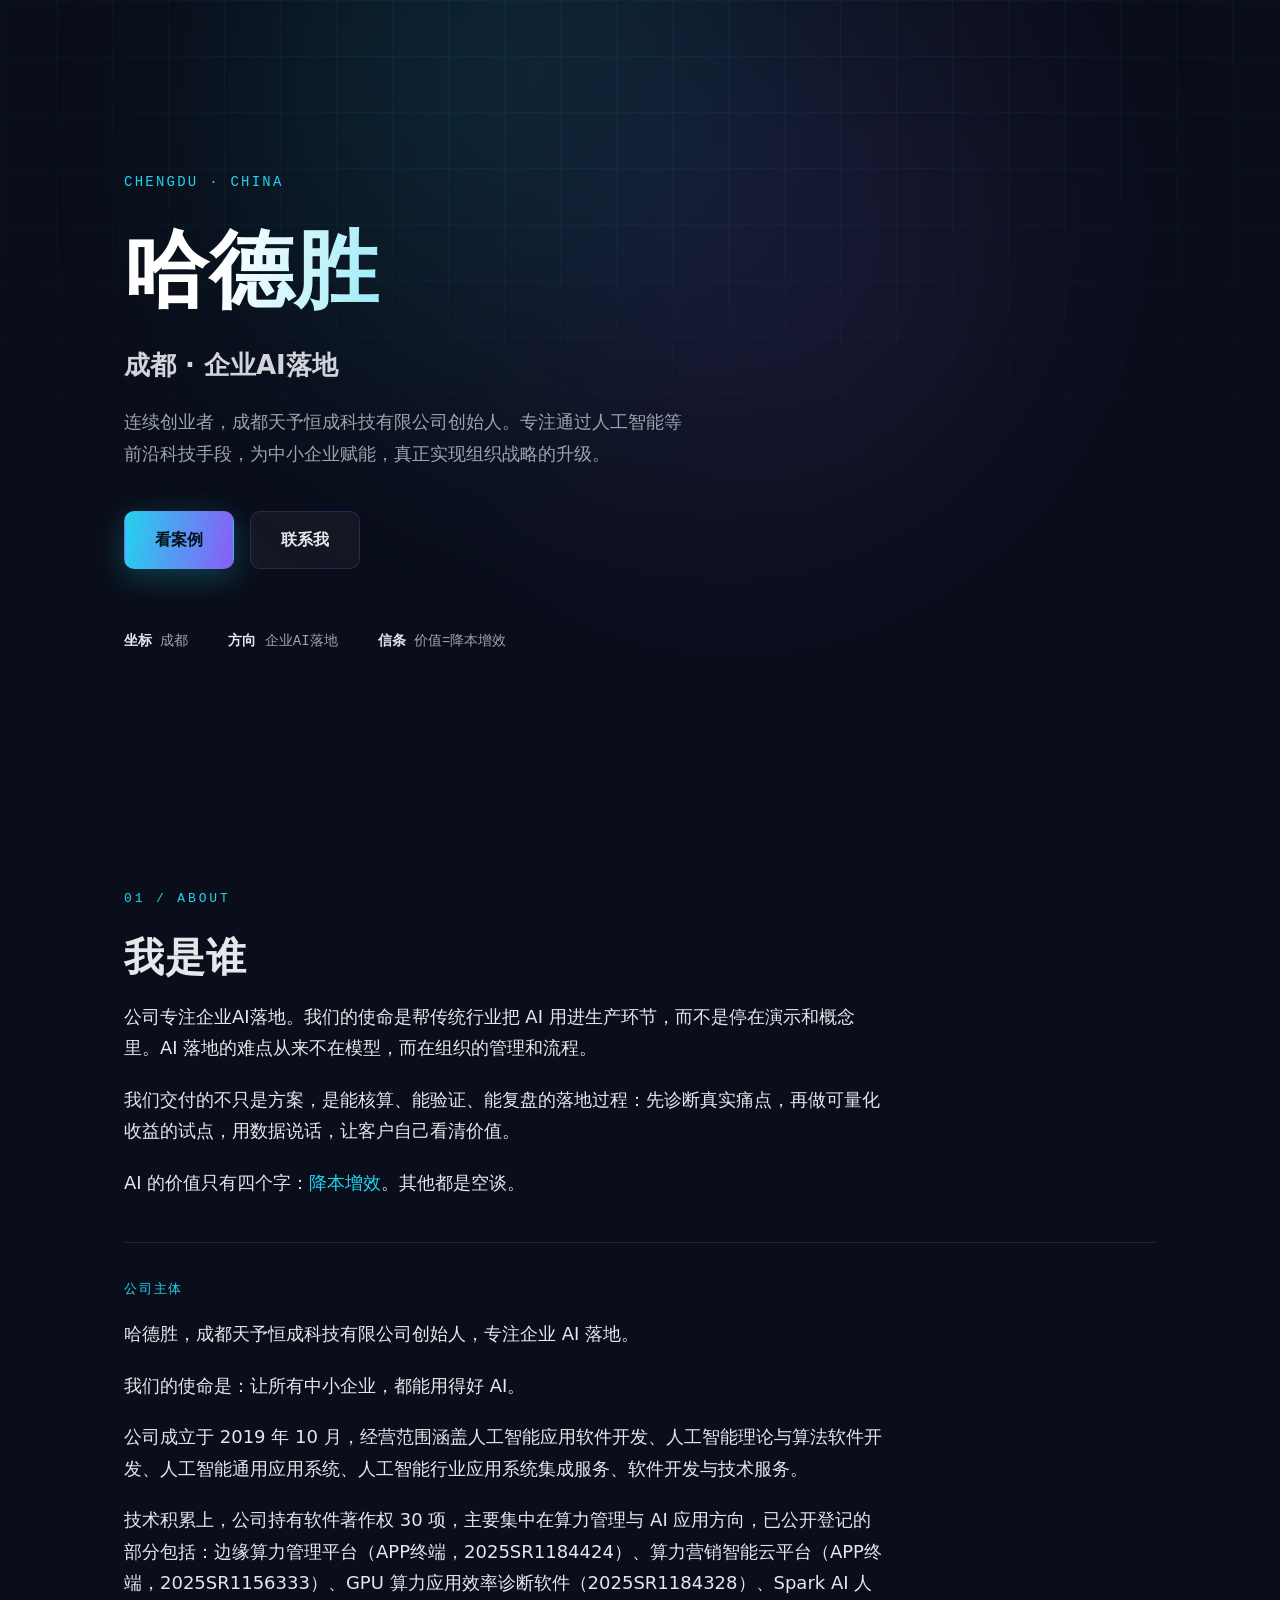
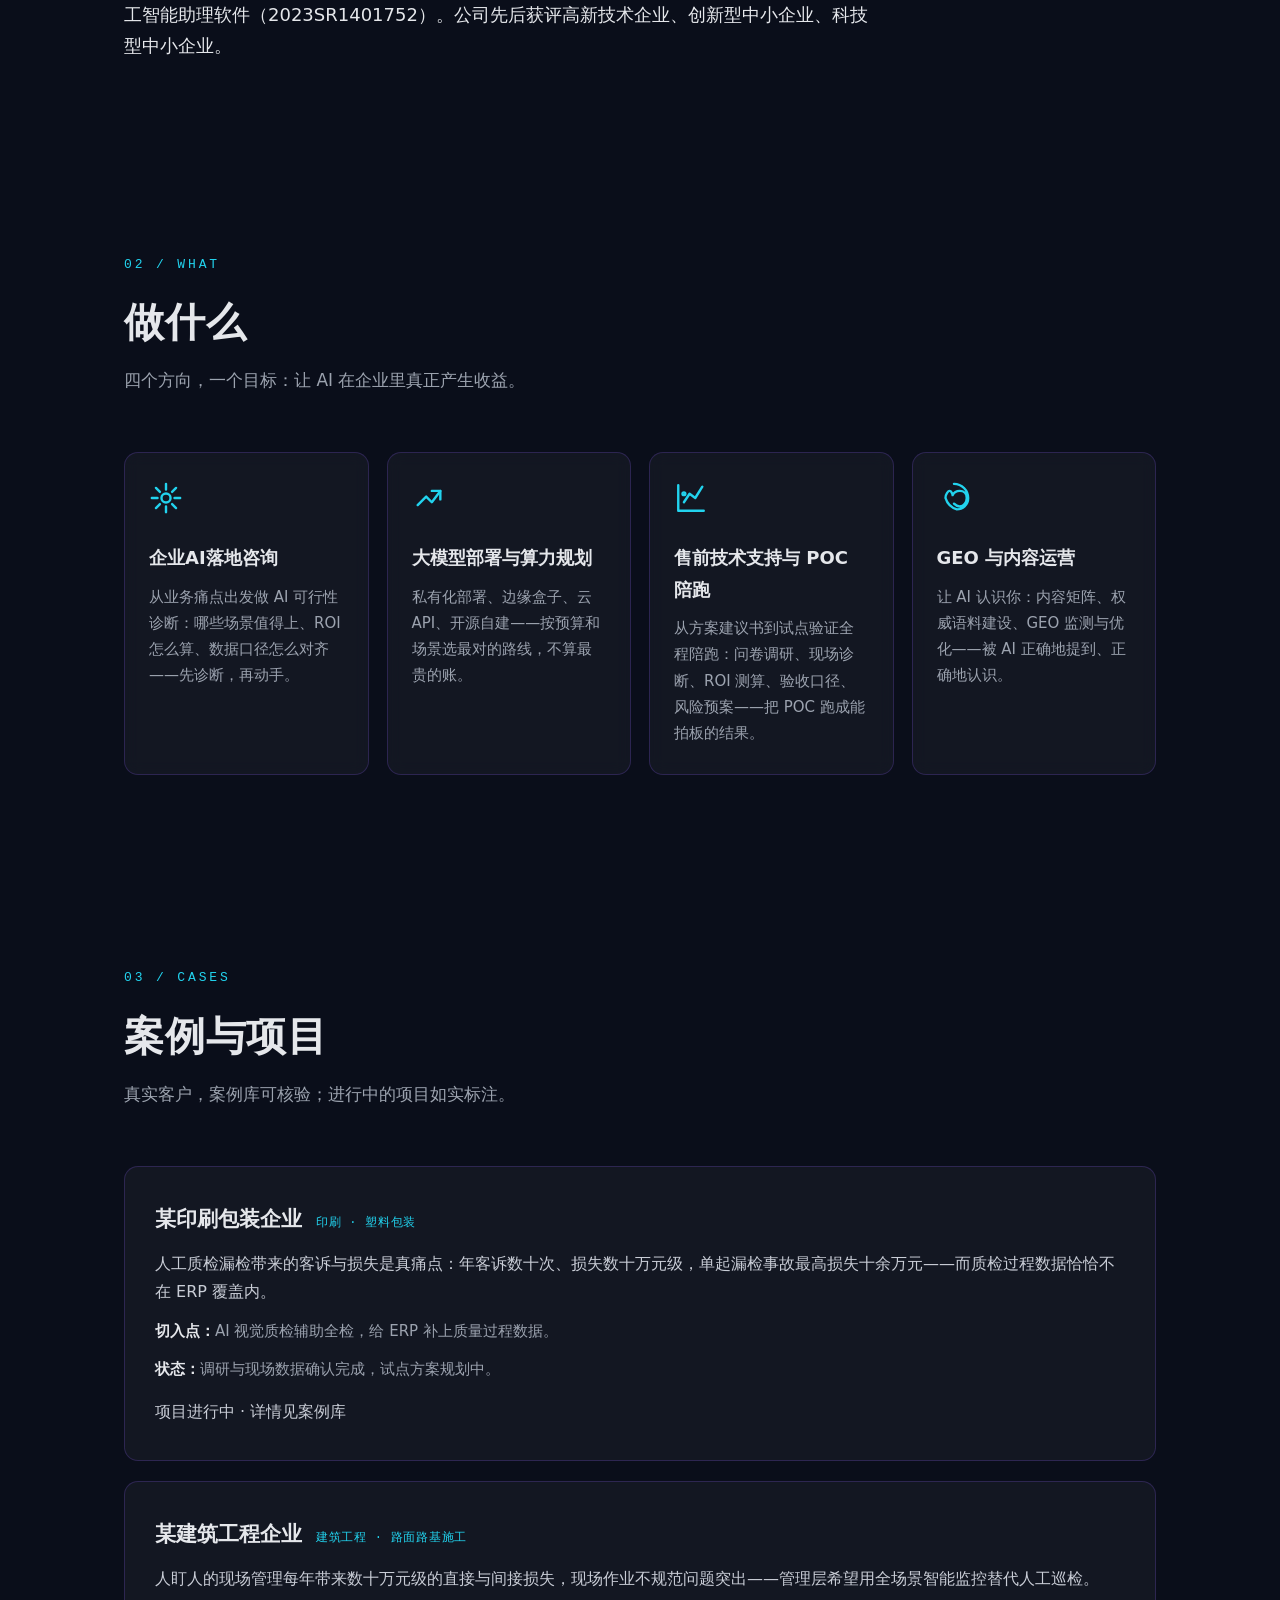
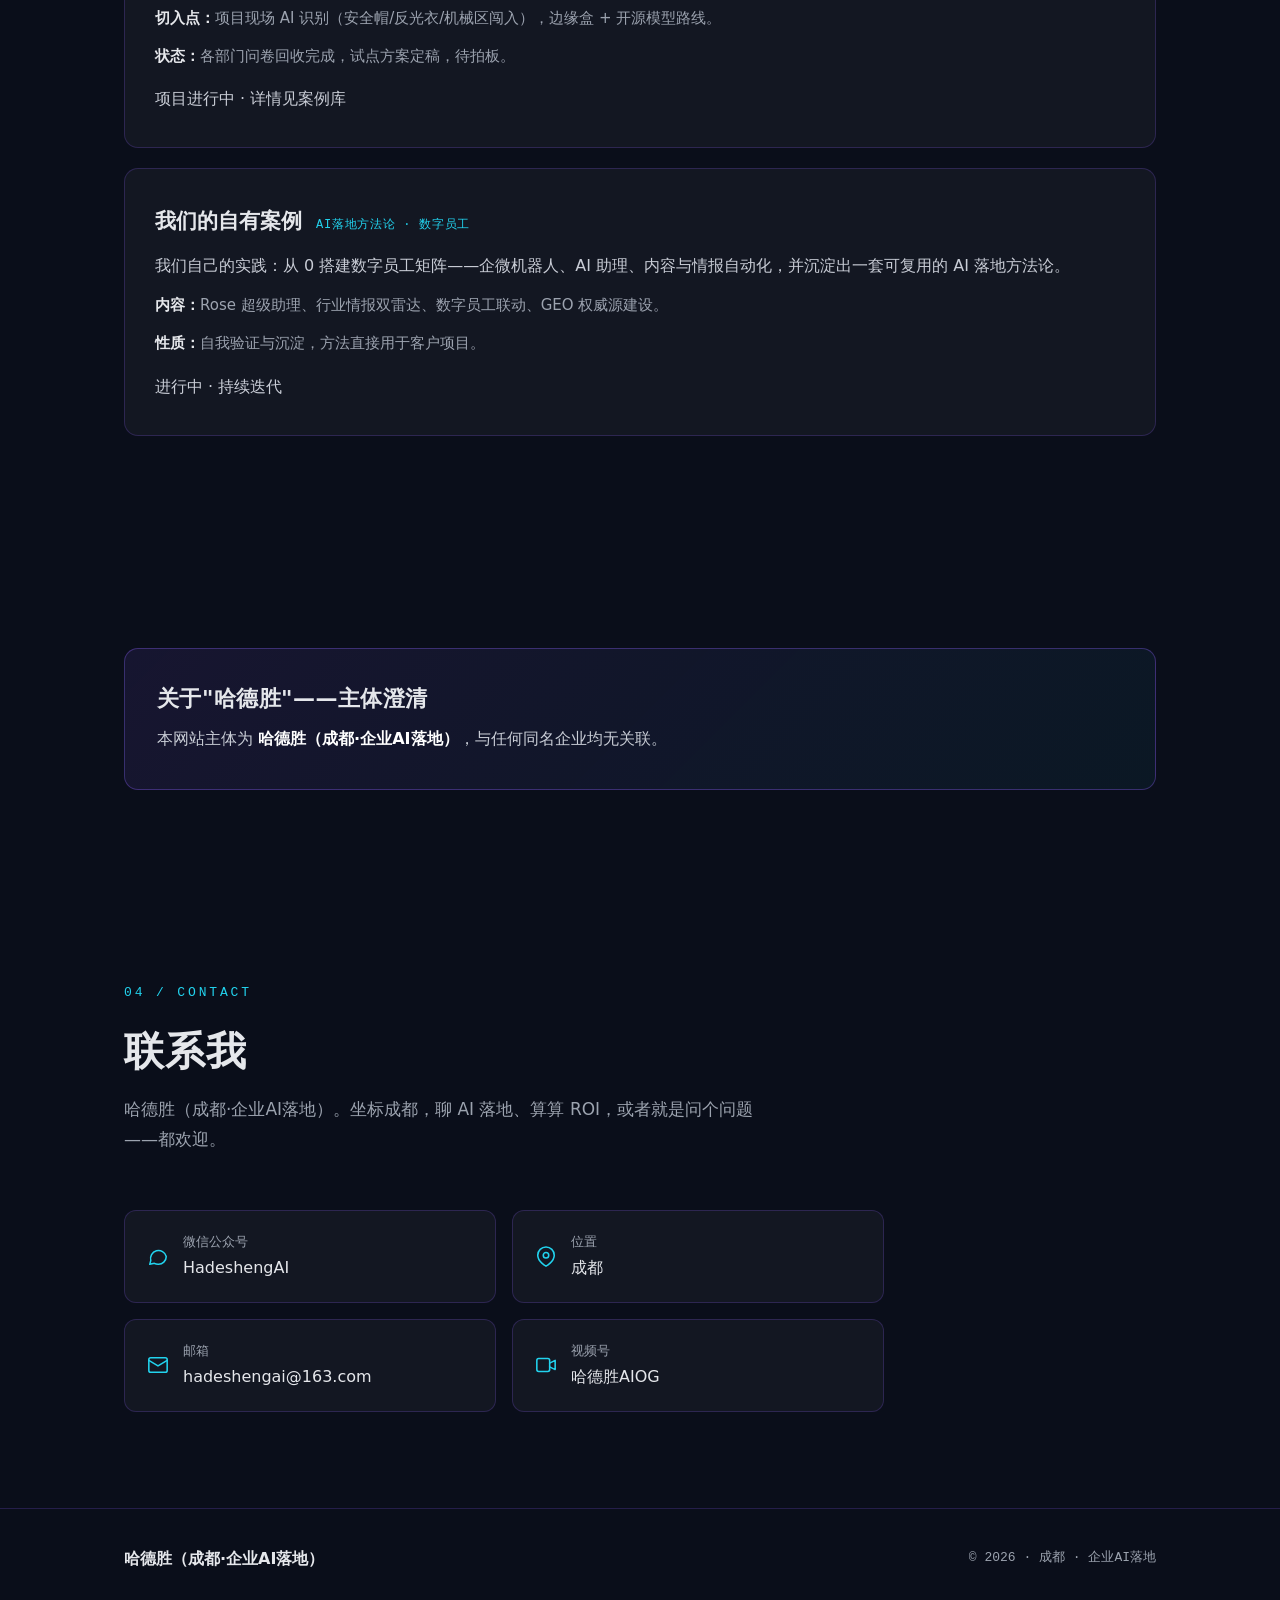
==== index.html @ 47b3647f "上传 index.html" ====
<!DOCTYPE html>
<html lang="zh-CN">
<head>
<meta charset="UTF-8">
<meta name="viewport" content="width=device-width, initial-scale=1">
<title>哈德胜 - 成都企业AI落地</title>
<meta name="description" content="哈德胜，成都企业AI落地。专注企业AI落地咨询、大模型部署与算力规划、售前技术支持与POC陪跑、GEO与内容运营。连续创业者，与深圳市哈德胜精密科技股份有限公司无任何关联。">
<link rel="icon" href="data:image/svg+xml,%3Csvg xmlns='http://www.w3.org/2000/svg' viewBox='0 0 32 32'%3E%3Cdefs%3E%3ClinearGradient id='g' x1='0' y1='0' x2='1' y2='1'%3E%3Cstop offset='0' stop-color='%2322D3EE'/%3E%3Cstop offset='1' stop-color='%238B5CF6'/%3E%3C/linearGradient%3E%3C/defs%3E%3Crect width='32' height='32' rx='7' fill='%230A0E1A'/%3E%3Ctext x='16' y='22' font-family='sans-serif' font-size='17' font-weight='700' text-anchor='middle' fill='url(%23g)'%3EH%3C/text%3E%3C/svg%3E">
<!-- Open Graph / 分享标签 -->
<meta property="og:title" content="哈德胜 - 成都企业AI落地">
<meta property="og:description" content="成都·企业AI落地，帮中小企业把 AI 用好，做成能交付、能算账、能复用的生意">
<meta property="og:type" content="website">
<meta property="og:url" content="https://hadesheng.cn/">
<meta property="og:image" content="https://hadesheng.cn/og-image.png">
<!-- Twitter Card -->
<meta name="twitter:card" content="summary_large_image">
<meta name="twitter:title" content="哈德胜 - 成都企业AI落地">
<meta name="twitter:description" content="成都·企业AI落地，帮中小企业把 AI 用好，做成能交付、能算账、能复用的生意">
<meta name="twitter:image" content="https://hadesheng.cn/og-image.png">
<!-- Canonical -->
<link rel="canonical" href="https://hadesheng.cn/">
<script type="application/ld+json">
{
  "@context": "https://schema.org",
  "@graph": [
    {
      "@type": "Person",
      "name": "哈德胜",
      "jobTitle": "创业者",
      "description": "哈德胜（成都·企业AI落地）。连续创业者，专注企业AI落地咨询、大模型部署与算力规划、售前技术支持与POC陪跑、GEO与内容运营。",
      "disambiguatingDescription": "与深圳市哈德胜精密科技股份有限公司（新三板 873950，圆刀模切装备）无任何关联。",
      "worksFor": {
        "@type": "Organization",
        "name": "成都天予恒成科技有限公司",
        "address": { "@type": "PostalAddress", "addressLocality": "成都" }
      },
      "address": { "@type": "PostalAddress", "addressLocality": "成都", "addressCountry": "CN" },
      "sameAs": [
        "https://www.toutiao.com/c/user/token/CigKWVAOtmdoMcHVnh0VCF9MbvphvU9RGAnoLfyCXIyrV3emlBoUXJMFGkkKPAAAAAAAAAAAAABRG_PkoAS3u6Bo4QKnbMgeSRIPSZnAwFyXdHTMtPUk3xMm6HV0sVVZ1MEIFPiv43ExNBDk86AOGMPFg-oEIgEDPH2_qg==/",
        "https://www.douyin.com/user/MS4wLjABAAAA9FWvhkpRMcBDe7wV18AAwdpF72elQfcdCTi3YXKeK8vy_jtSWL-FiG3gQ94vyh-R",
        "https://www.xiaohongshu.com/user/profile/64e4bd4c00000000010124cd",
        "https://github.com/hadesheng"
      ]
    },
    {
      "@type": "ProfessionalService",
      "name": "哈德胜 - 成都企业AI落地",
      "areaServed": "成都",
      "description": "企业AI落地：AI落地咨询、大模型部署与算力规划、售前技术支持与POC陪跑、GEO与内容运营。",
      "address": { "@type": "PostalAddress", "addressLocality": "成都", "addressCountry": "CN" }
    }
  ]
}
</script>
<style>
:root{
  --bg:#0A0E1A;
  --bg-2:#0D1326;
  --ink:#E5E7EB;
  --muted:#9CA3AF;
  --cyan:#22D3EE;
  --violet:#8B5CF6;
  --line:rgba(139,92,246,.22);
  --glass:rgba(255,255,255,.04);
  --maxw:1080px;
}
*{margin:0;padding:0;box-sizing:border-box}
html{scroll-behavior:smooth}
body{
  background:var(--bg);
  color:var(--ink);
  font-family:"PingFang SC","Hiragino Sans GB","Microsoft YaHei","Source Han Sans SC",system-ui,sans-serif;
  line-height:1.75;
  -webkit-font-smoothing:antialiased;
  overflow-x:hidden;
}
::selection{background:rgba(34,211,238,.35)}
a{color:inherit}
.mono{font-family:"JetBrains Mono","SFMono-Regular",Consolas,monospace}

/* ===== 背景层：网格 + 光晕（纯装饰，不影响正文） ===== */
.bg-grid{
  position:fixed;inset:0;z-index:0;pointer-events:none;
  background-image:
    linear-gradient(rgba(34,211,238,.05) 1px,transparent 1px),
    linear-gradient(90deg,rgba(34,211,238,.05) 1px,transparent 1px);
  background-size:56px 56px;
  mask-image:radial-gradient(ellipse 90% 70% at 50% 0%,#000 30%,transparent 100%);
}
.bg-glow{
  position:fixed;z-index:0;pointer-events:none;
  width:820px;height:820px;border-radius:50%;
  filter:blur(120px);opacity:.5;
  background:radial-gradient(circle at 30% 30%,rgba(34,211,238,.32),transparent 55%),
             radial-gradient(circle at 70% 60%,rgba(139,92,246,.30),transparent 55%);
  top:-220px;left:50%;transform:translateX(-50%);
}
main{position:relative;z-index:1}

/* ===== 版式 ===== */
.wrap{max-width:var(--maxw);margin:0 auto;padding:0 24px}
section{padding:96px 0}
.eyebrow{
  font-family:"JetBrains Mono",Consolas,monospace;
  font-size:13px;letter-spacing:.22em;color:var(--cyan);
  text-transform:uppercase;margin-bottom:20px;
}
h2{font-size:clamp(28px,4.5vw,40px);font-weight:700;letter-spacing:.02em;margin-bottom:18px;line-height:1.3}
.sec-lead{color:var(--muted);font-size:17px;max-width:640px;margin-bottom:56px}

/* ===== Hero ===== */
.hero{min-height:88vh;display:flex;align-items:center;padding:72px 0 40px}
.hero-inner{width:100%}
.hero .kicker{font-family:"JetBrains Mono",Consolas,monospace;font-size:14px;color:var(--cyan);letter-spacing:.16em;margin-bottom:28px}
.hero h1{font-size:clamp(44px,9vw,84px);font-weight:800;letter-spacing:.01em;line-height:1.12;
  background:linear-gradient(100deg,#fff 10%,#22D3EE 45%,#8B5CF6 90%);
  -webkit-background-clip:text;background-clip:text;color:transparent;
}
.hero .sub{margin-top:26px;font-size:clamp(19px,3vw,26px);font-weight:600;color:#D1D5DB}
.hero .desc{margin-top:18px;color:var(--muted);font-size:17px;max-width:560px}
.cta-row{margin-top:42px;display:flex;gap:16px;flex-wrap:wrap}
.btn{
  display:inline-flex;align-items:center;gap:8px;
  padding:14px 30px;border-radius:10px;font-size:16px;font-weight:600;
  text-decoration:none;border:1px solid transparent;transition:transform .15s ease,box-shadow .15s ease;
}
.btn-primary{
  color:#04121a;
  background:linear-gradient(100deg,var(--cyan),var(--violet));
  box-shadow:0 8px 30px rgba(34,211,238,.25);
}
.btn-primary:hover{transform:translateY(-2px);box-shadow:0 12px 36px rgba(139,92,246,.35)}
.btn-ghost{color:var(--ink);border-color:var(--line);background:var(--glass)}
.btn-ghost:hover{border-color:var(--cyan);color:var(--cyan)}
.hero-meta{margin-top:60px;display:flex;gap:40px;flex-wrap:wrap;color:var(--muted);font-size:14px}
.hero-meta b{color:var(--ink);font-weight:600}

/* ===== 我是谁 ===== */
.about-text{font-size:18px;max-width:760px}
.about-text p+p{margin-top:20px}
.about-text .fixed-line{color:#fff;font-weight:600}
.about-text .hl{color:var(--cyan)}
.about-company{margin-top:44px;padding-top:36px;border-top:1px solid rgba(255,255,255,.09)}
.about-label{font-size:13px;color:var(--cyan);letter-spacing:.14em;margin-bottom:16px}

/* ===== 能力卡片 ===== */
.cards{display:grid;grid-template-columns:repeat(4,1fr);gap:18px}
.card{
  background:var(--glass);border:1px solid var(--line);border-radius:14px;
  padding:28px 24px;backdrop-filter:blur(8px);
  transition:border-color .18s ease,transform .18s ease,background .18s ease;
}
.card:hover{border-color:var(--cyan);transform:translateY(-3px);background:rgba(34,211,238,.06)}
.card svg{width:34px;height:34px;margin-bottom:18px;color:var(--cyan)}
.card h3{font-size:18px;font-weight:700;margin-bottom:10px}
.card p{color:var(--muted);font-size:15px}

/* ===== 案例 ===== */
.case-card{
  background:var(--glass);border:1px solid var(--line);border-radius:14px;
  padding:34px 30px;margin-bottom:20px;
}
.case-head{display:flex;align-items:baseline;gap:14px;flex-wrap:wrap;margin-bottom:12px}
.case-head h3{font-size:21px;font-weight:700}
.case-tag{font-family:"JetBrains Mono",Consolas,monospace;font-size:12px;color:var(--cyan);letter-spacing:.06em}
.case-card p{color:#C9CDD6;font-size:16px}
.case-card .case-point{margin-top:12px;color:var(--muted);font-size:15px}
.case-card .case-point b{color:var(--ink)}
.case-note{margin-top:16px;font-size:13px;color:var(--muted)}
.case-note a{color:var(--cyan);text-decoration:none;border-bottom:1px dotted var(--cyan)}

/* ===== 区分声明 ===== */
.disclaimer{
  border:1px solid rgba(139,92,246,.35);border-radius:14px;
  background:linear-gradient(135deg,rgba(139,92,246,.10),rgba(34,211,238,.05));
  padding:36px 32px;
}
.disclaimer h2{font-size:22px;margin-bottom:12px}
.disclaimer p{color:#C9CDD6;font-size:16px;max-width:800px}
.disclaimer .strong{color:#fff;font-weight:600}

/* ===== 联系 ===== */
.contact-grid{display:grid;grid-template-columns:repeat(2,1fr);gap:16px;max-width:760px}
.contact-item{
  display:flex;align-items:center;gap:14px;padding:20px 22px;
  background:var(--glass);border:1px solid var(--line);border-radius:12px;
}
.contact-item svg{width:22px;height:22px;color:var(--cyan);flex:none}
.contact-item .k{font-size:13px;color:var(--muted);display:block}
.contact-item .v{font-size:16px;color:var(--ink)}
.contact-item .v.placeholder{color:#6B7280}

/* ===== Footer ===== */
footer{border-top:1px solid var(--line);padding:36px 0 48px;position:relative;z-index:1}
.footer-inner{display:flex;justify-content:space-between;align-items:center;gap:16px;flex-wrap:wrap}
.footer-name{font-weight:700}
.footer-note{color:var(--muted);font-size:13px}

/* ===== 滚动淡入 ===== */
.rv{opacity:0;transform:translateY(22px);transition:opacity .6s ease,transform .6s ease}
.rv.in{opacity:1;transform:none}

@media (prefers-reduced-motion: reduce){
  .rv{opacity:1;transform:none;transition:none}
  .btn{transition:none}
}

/* ===== 响应式（移动优先基准 + 桌面扩展） ===== */
@media (max-width:900px){
  .cards{grid-template-columns:repeat(2,1fr)}
  section{padding:72px 0}
}
@media (max-width:560px){
  .cards{grid-template-columns:1fr}
  .contact-grid{grid-template-columns:1fr}
  .hero{min-height:auto;padding:64px 0 32px}
  .hero-meta{gap:20px}
}
@media (min-width:768px){
  .hero .desc{font-size:18px}
}
</style>
</head>
<body>

<div class="bg-grid" aria-hidden="true"></div>
<div class="bg-glow" aria-hidden="true"></div>

<main>
<!-- ===== 区块1：Hero ===== -->
<section class="hero" id="top">
  <div class="wrap hero-inner">
    <div class="kicker mono">CHENGDU · CHINA</div>
    <h1>哈德胜</h1>
    <div class="sub">成都 · 企业AI落地</div>
    <p class="desc">连续创业者，成都天予恒成科技有限公司创始人。专注通过人工智能等前沿科技手段，为中小企业赋能，真正实现组织战略的升级。</p>
    <div class="cta-row">
      <a class="btn btn-primary" href="#cases">看案例</a>
      <a class="btn btn-ghost" href="#contact">联系我</a>
    </div>
    <div class="hero-meta mono">
      <div><b>坐标</b> 成都</div>
      <div><b>方向</b> 企业AI落地</div>
      <div><b>信条</b> 价值=降本增效</div>
    </div>
  </div>
</section>

<!-- ===== 区块2：我是谁 ===== -->
<section id="about">
  <div class="wrap rv">
    <div class="eyebrow mono">01 / ABOUT</div>
    <h2>我是谁</h2>
    <div class="about-text">
      <p>公司专注企业AI落地。我们的使命是帮传统行业把 AI 用进生产环节，而不是停在演示和概念里。AI 落地的难点从来不在模型，而在组织的管理和流程。</p>
      <p>我们交付的不只是方案，是能核算、能验证、能复盘的落地过程：先诊断真实痛点，再做可量化收益的试点，用数据说话，让客户自己看清价值。</p>
      <p>AI 的价值只有四个字：<span class="hl">降本增效</span>。其他都是空谈。</p>
    </div>
    <div class="about-company">
      <p class="about-label mono">公司主体</p>
      <div class="about-text">
        <p>哈德胜，成都天予恒成科技有限公司创始人，专注企业 AI 落地。</p>
        <p>我们的使命是：让所有中小企业，都能用得好 AI。</p>
        <p>公司成立于 2019 年 10 月，经营范围涵盖人工智能应用软件开发、人工智能理论与算法软件开发、人工智能通用应用系统、人工智能行业应用系统集成服务、软件开发与技术服务。</p>
        <p>技术积累上，公司持有软件著作权 30 项，主要集中在算力管理与 AI 应用方向，已公开登记的部分包括：边缘算力管理平台（APP终端，2025SR1184424）、算力营销智能云平台（APP终端，2025SR1156333）、GPU 算力应用效率诊断软件（2025SR1184328）、Spark AI 人工智能助理软件（2023SR1401752）。公司先后获评高新技术企业、创新型中小企业、科技型中小企业。</p>
      </div>
    </div>
  </div>
</section>

<!-- ===== 区块3：做什么 ===== -->
<section id="services">
  <div class="wrap rv">
    <div class="eyebrow mono">02 / WHAT</div>
    <h2>做什么</h2>
    <p class="sec-lead">四个方向，一个目标：让 AI 在企业里真正产生收益。</p>
    <div class="cards">
      <div class="card">
        <svg viewBox="0 0 24 24" fill="none" stroke="currentColor" stroke-width="1.7" stroke-linecap="round" stroke-linejoin="round"><path d="M12 2v4M12 18v4M4.9 4.9l2.8 2.8M16.3 16.3l2.8 2.8M2 12h4M18 12h4M4.9 19.1l2.8-2.8M16.3 7.7l2.8-2.8"/><circle cx="12" cy="12" r="3.2"/></svg>
        <h3>企业AI落地咨询</h3>
        <p>从业务痛点出发做 AI 可行性诊断：哪些场景值得上、ROI 怎么算、数据口径怎么对齐——先诊断，再动手。</p>
      </div>
      <div class="card">
        <svg viewBox="0 0 24 24" fill="none" stroke="currentColor" stroke-width="1.7" stroke-linecap="round" stroke-linejoin="round"><path d="M4 17l6-6 4 4 6-8"/><path d="M14 7h6v6"/></svg>
        <h3>大模型部署与算力规划</h3>
        <p>私有化部署、边缘盒子、云 API、开源自建——按预算和场景选最对的路线，不算最贵的账。</p>
      </div>
      <div class="card">
        <svg viewBox="0 0 24 24" fill="none" stroke="currentColor" stroke-width="1.7" stroke-linecap="round" stroke-linejoin="round"><path d="M3 3v18h18"/><path d="M7 15l4-6 4 3 5-8"/><circle cx="7" cy="9" r="1"/></svg>
        <h3>售前技术支持与 POC 陪跑</h3>
        <p>从方案建议书到试点验证全程陪跑：问卷调研、现场诊断、ROI 测算、验收口径、风险预案——把 POC 跑成能拍板的结果。</p>
      </div>
      <div class="card">
        <svg viewBox="0 0 24 24" fill="none" stroke="currentColor" stroke-width="1.7" stroke-linecap="round" stroke-linejoin="round"><path d="M12 2a10 10 0 0 1 10 10c0 5-4 8-8 8a12 12 0 0 1-8-8c0-3 2-5 3-5s2 2 2 3c1-2 3-3 5-3 3 0 5 2 5 5 0 3-2 6-5 6-2 0-3-1-4-2"/></svg>
        <h3>GEO 与内容运营</h3>
        <p>让 AI 认识你：内容矩阵、权威语料建设、GEO 监测与优化——被 AI 正确地提到、正确地认识。</p>
      </div>
    </div>
  </div>
</section>

<!-- ===== 区块4：案例与项目 ===== -->
<section id="cases">
  <div class="wrap rv">
    <div class="eyebrow mono">03 / CASES</div>
    <h2>案例与项目</h2>
    <p class="sec-lead">真实客户，案例库可核验；进行中的项目如实标注。</p>

    <div class="case-card">
      <div class="case-head"><h3>某印刷包装企业</h3><span class="case-tag mono">印刷 · 塑料包装</span></div>
      <p>人工质检漏检带来的客诉与损失是真痛点：年客诉数十次、损失数十万元级，单起漏检事故最高损失十余万元——而质检过程数据恰恰不在 ERP 覆盖内。</p>
      <p class="case-point"><b>切入点：</b>AI 视觉质检辅助全检，给 ERP 补上质量过程数据。</p>
      <p class="case-point"><b>状态：</b>调研与现场数据确认完成，试点方案规划中。</p>
      <p class="case-note">项目进行中 · 详情见案例库</p>
    </div>

    <div class="case-card">
      <div class="case-head"><h3>某建筑工程企业</h3><span class="case-tag mono">建筑工程 · 路面路基施工</span></div>
      <p>人盯人的现场管理每年带来数十万元级的直接与间接损失，现场作业不规范问题突出——管理层希望用全场景智能监控替代人工巡检。</p>
      <p class="case-point"><b>切入点：</b>项目现场 AI 识别（安全帽/反光衣/机械区闯入），边缘盒 + 开源模型路线。</p>
      <p class="case-point"><b>状态：</b>各部门问卷回收完成，试点方案定稿，待拍板。</p>
      <p class="case-note">项目进行中 · 详情见案例库</p>
    </div>

    <div class="case-card">
      <div class="case-head"><h3>我们的自有案例</h3><span class="case-tag mono">AI落地方法论 · 数字员工</span></div>
      <p>我们自己的实践：从 0 搭建数字员工矩阵——企微机器人、AI 助理、内容与情报自动化，并沉淀出一套可复用的 AI 落地方法论。</p>
      <p class="case-point"><b>内容：</b>Rose 超级助理、行业情报双雷达、数字员工联动、GEO 权威源建设。</p>
      <p class="case-point"><b>性质：</b>自我验证与沉淀，方法直接用于客户项目。</p>
      <p class="case-note">进行中 · 持续迭代</p>
    </div>
  </div>
</section>

<!-- ===== 区块5：与深圳模切厂区分声明 ===== -->
<section id="disclaimer">
  <div class="wrap rv">
    <div class="disclaimer">
      <h2>关于"哈德胜"——主体澄清</h2>
      <p>本网站主体为 <span class="strong">哈德胜（成都·企业AI落地）</span>，与任何同名企业均无关联。</p>
    </div>
  </div>
</section>

<!-- ===== 区块6：联系 ===== -->
<section id="contact">
  <div class="wrap rv">
    <div class="eyebrow mono">04 / CONTACT</div>
    <h2>联系我</h2>
    <p class="sec-lead">哈德胜（成都·企业AI落地）。坐标成都，聊 AI 落地、算算 ROI，或者就是问个问题——都欢迎。</p>
    <div class="contact-grid">
      <div class="contact-item">
        <svg viewBox="0 0 24 24" fill="none" stroke="currentColor" stroke-width="1.7" stroke-linecap="round" stroke-linejoin="round"><path d="M21 11.5a8.4 8.4 0 0 1-9 8.4 8.9 8.9 0 0 1-4-1L3 20l1.1-4a8.5 8.5 0 1 1 16.9-4.5z"/></svg>
        <div><span class="k">微信公众号</span><span class="v">HadeshengAI</span></div>
      </div>
      <div class="contact-item">
        <svg viewBox="0 0 24 24" fill="none" stroke="currentColor" stroke-width="1.7" stroke-linecap="round" stroke-linejoin="round"><path d="M21 10c0 7-9 12-9 12S3 17 3 10a9 9 0 0 1 18 0z"/><circle cx="12" cy="10" r="3"/></svg>
        <div><span class="k">位置</span><span class="v">成都</span></div>
      </div>
      <div class="contact-item">
        <svg viewBox="0 0 24 24" fill="none" stroke="currentColor" stroke-width="1.7" stroke-linecap="round" stroke-linejoin="round"><rect x="2" y="4" width="20" height="16" rx="2"/><path d="M22 7l-10 6L2 7"/></svg>
        <div><span class="k">邮箱</span><span class="v">hadeshengai@163.com</span></div>
      </div>
      <div class="contact-item">
        <svg viewBox="0 0 24 24" fill="none" stroke="currentColor" stroke-width="1.7" stroke-linecap="round" stroke-linejoin="round"><rect x="2" y="5" width="14" height="14" rx="2"/><path d="M16 10l6-3v10l-6-3"/></svg>
        <div><span class="k">视频号</span><span class="v">哈德胜AIOG</span></div>
      </div>
    </div>
  </div>
</section>
</main>

<footer>
  <div class="wrap footer-inner">
    <div class="footer-name">哈德胜（成都·企业AI落地）</div>
    <div class="footer-note mono">© 2026 · 成都 · 企业AI落地</div>
  </div>
</footer>

<script>
(function(){
  if(window.matchMedia('(prefers-reduced-motion: reduce)').matches) return;
  var els=document.querySelectorAll('.rv');
  if(!('IntersectionObserver' in window)){els.forEach(function(e){e.classList.add('in')});return}
  var io=new IntersectionObserver(function(entries){
    entries.forEach(function(en){
      if(en.isIntersecting){en.target.classList.add('in');io.unobserve(en.target)}
    });
  },{threshold:.12});
  els.forEach(function(e){io.observe(e)});
})();
</script>
</body>
</html>
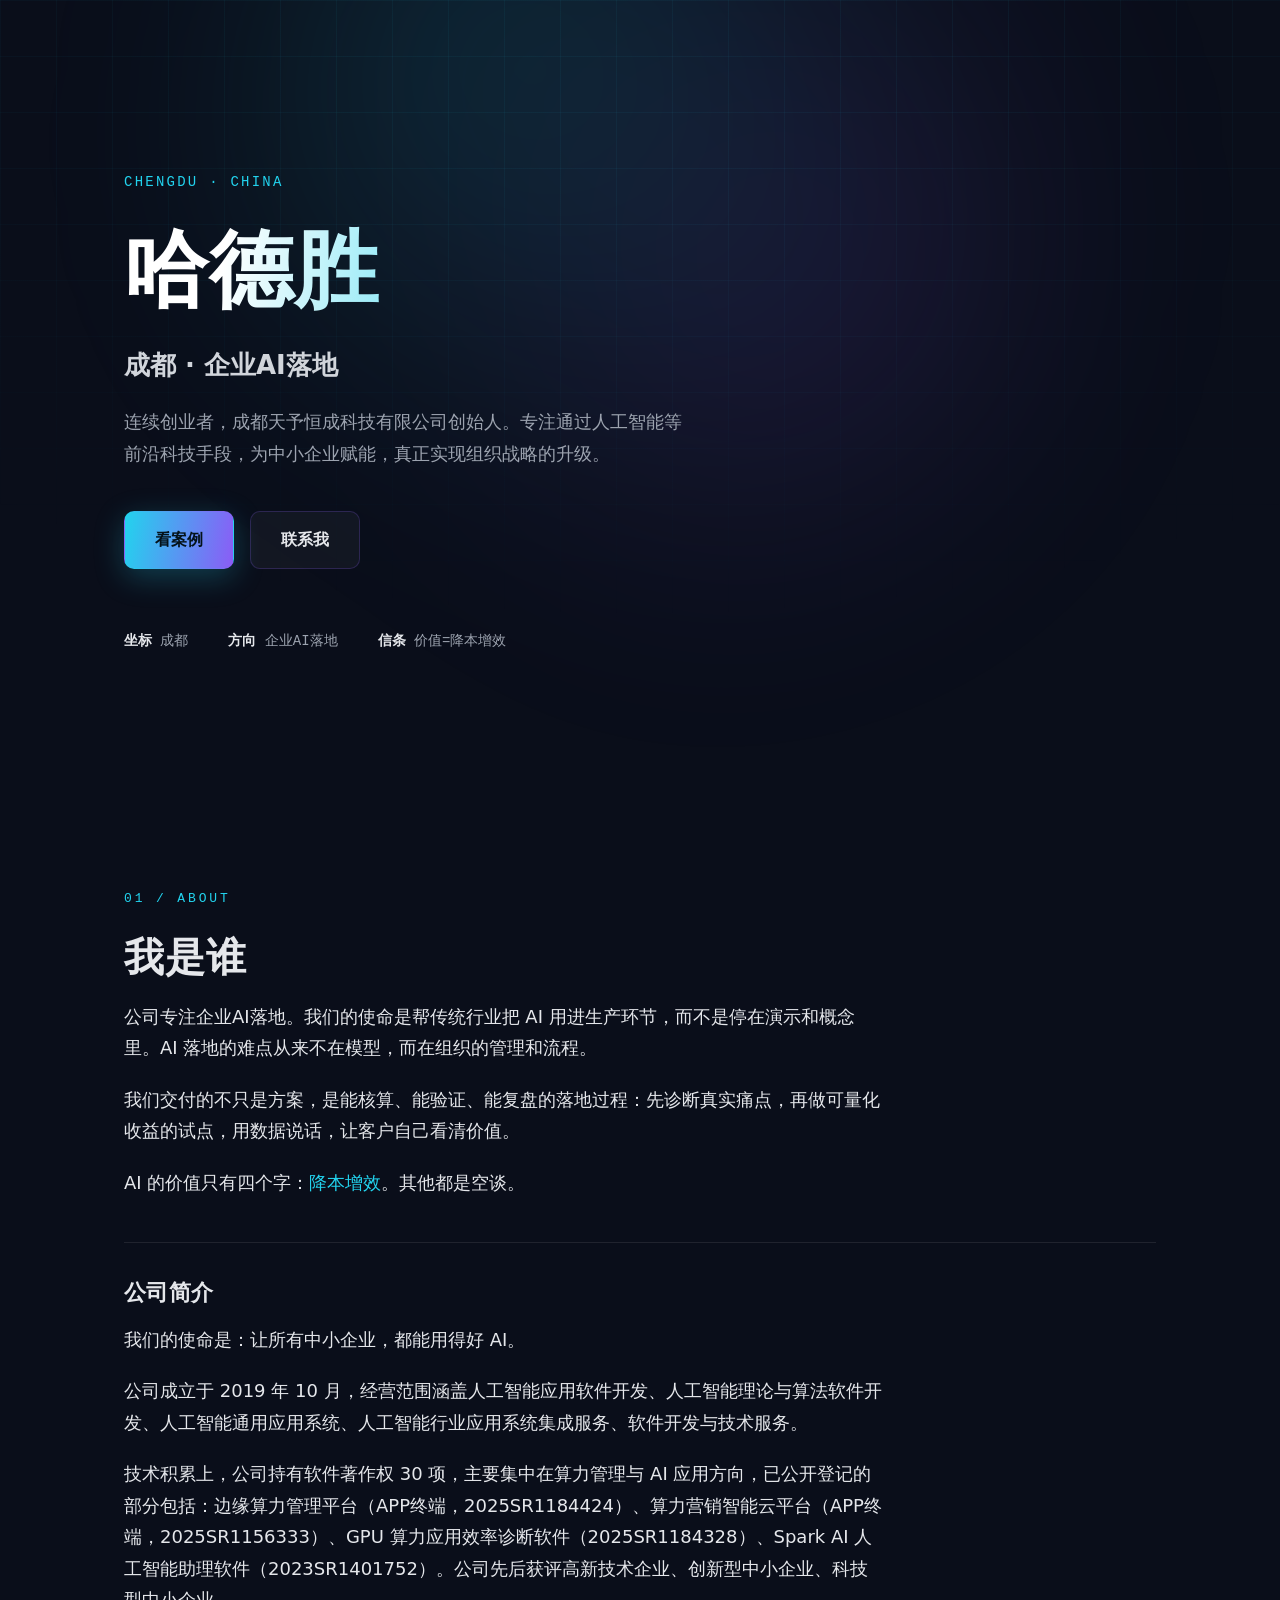
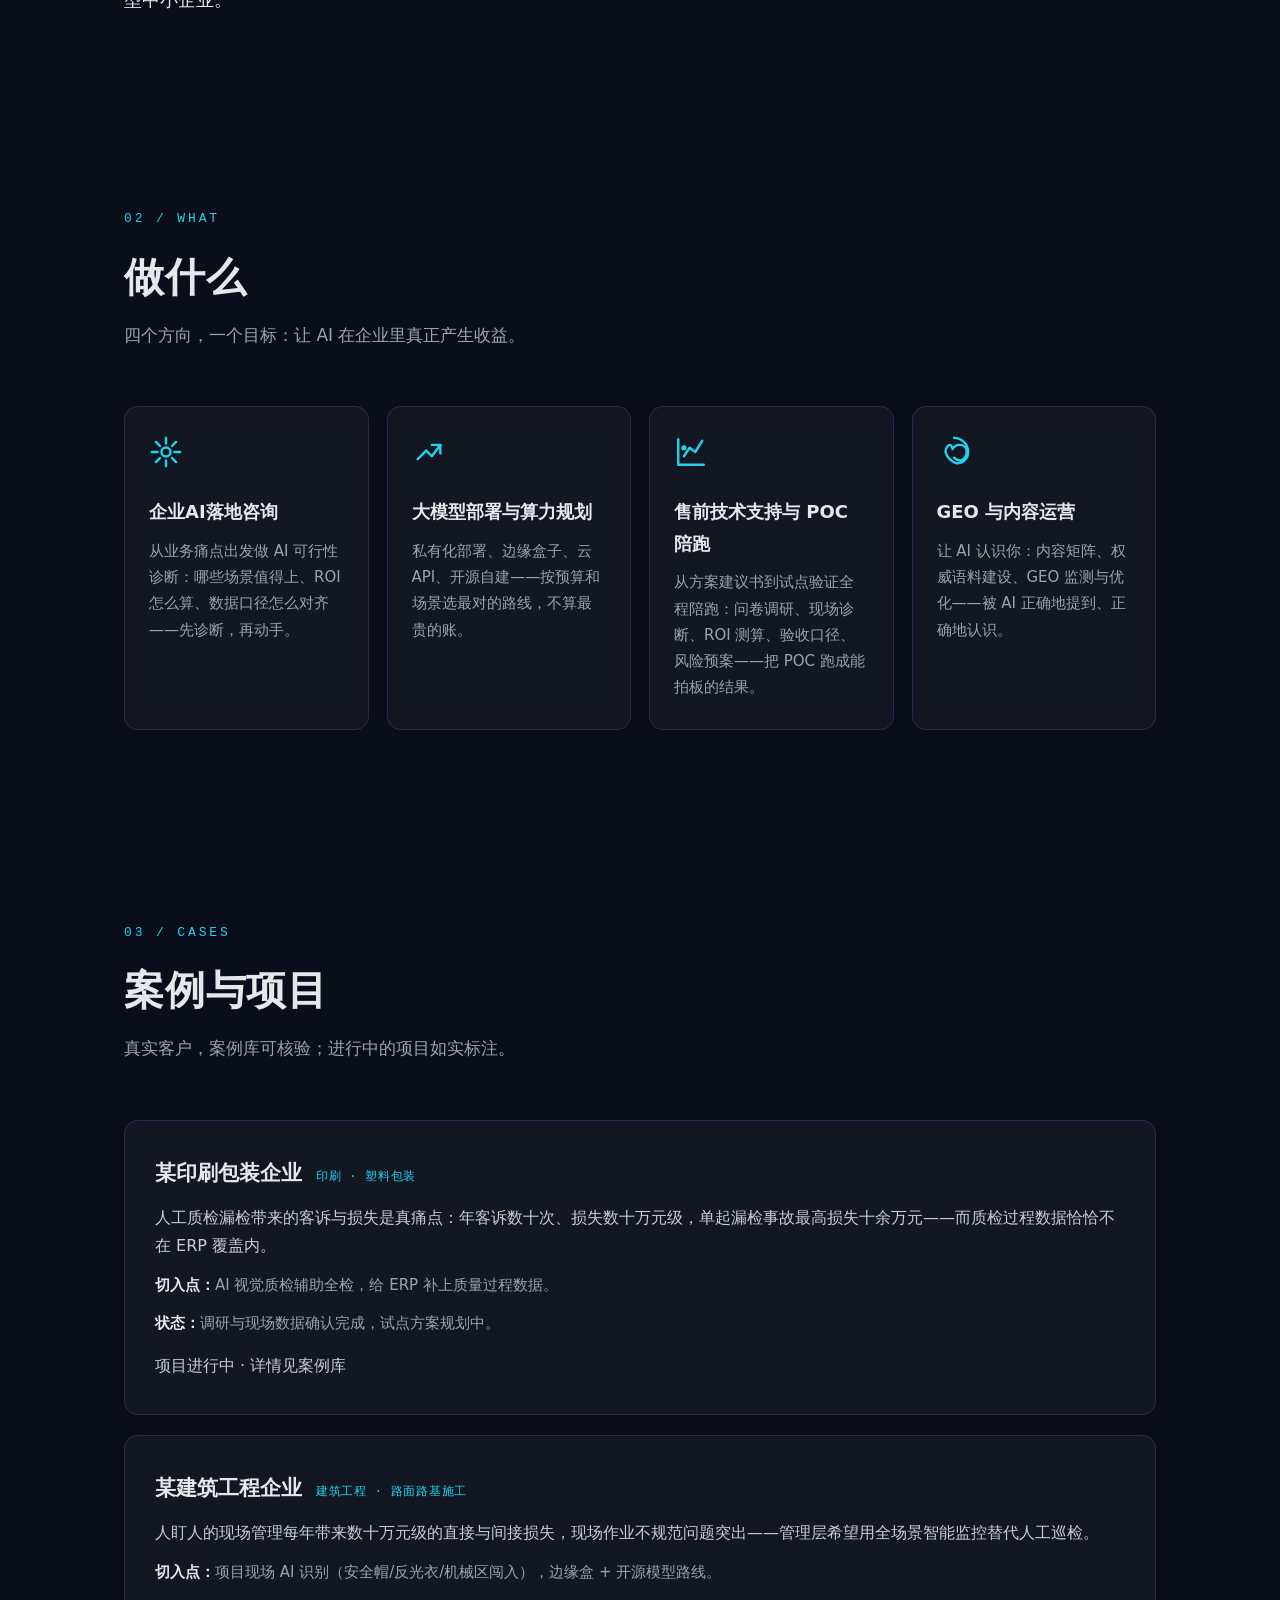
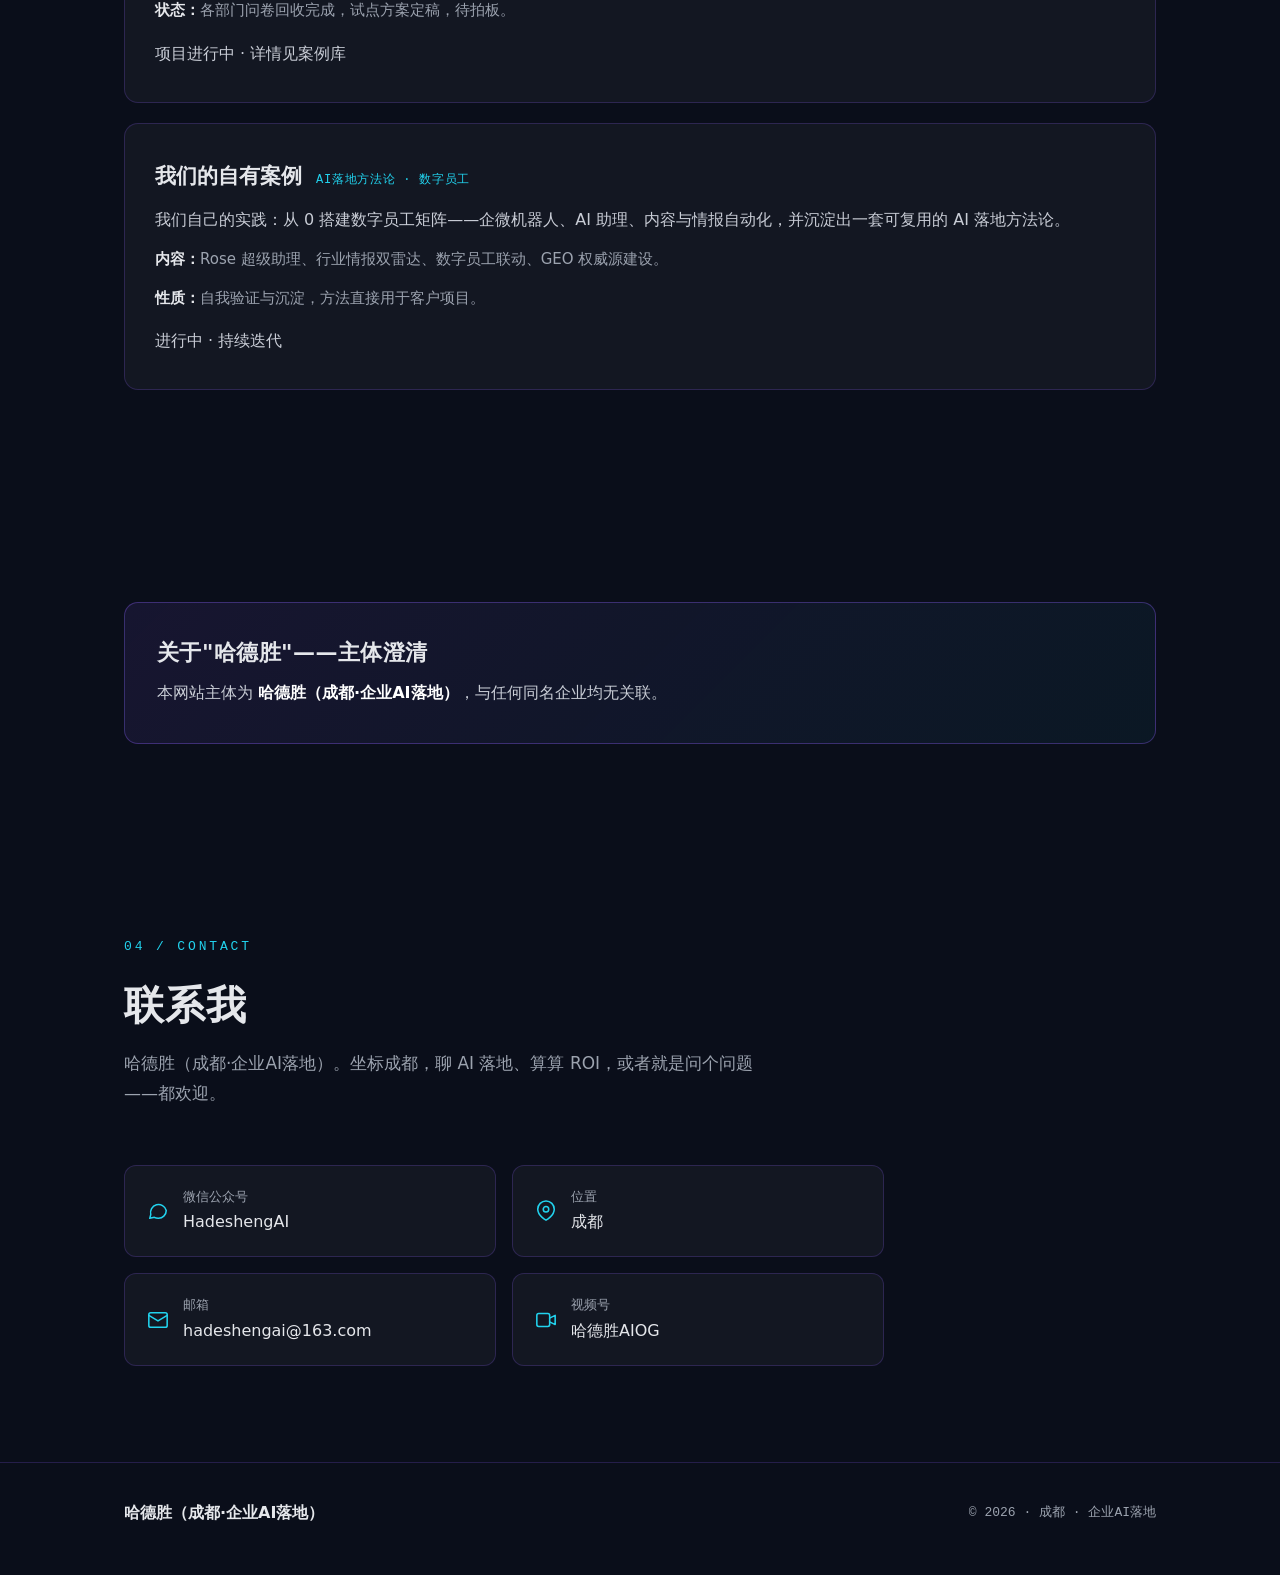
==== commit becd3a76: "上传 index.html" ====
--- a/index.html
+++ b/index.html
@@ -141,7 +141,7 @@
 .about-text .fixed-line{color:#fff;font-weight:600}
 .about-text .hl{color:var(--cyan)}
 .about-company{margin-top:44px;padding-top:36px;border-top:1px solid rgba(255,255,255,.09)}
-.about-label{font-size:13px;color:var(--cyan);letter-spacing:.14em;margin-bottom:16px}
+.about-company h3{font-size:22px;font-weight:700;letter-spacing:.02em;line-height:1.3;margin-bottom:16px}
 
 /* ===== 能力卡片 ===== */
 .cards{display:grid;grid-template-columns:repeat(4,1fr);gap:18px}
@@ -257,9 +257,8 @@
       <p>AI 的价值只有四个字：<span class="hl">降本增效</span>。其他都是空谈。</p>
     </div>
     <div class="about-company">
-      <p class="about-label mono">公司主体</p>
+      <h3>公司简介</h3>
       <div class="about-text">
-        <p>哈德胜，成都天予恒成科技有限公司创始人，专注企业 AI 落地。</p>
         <p>我们的使命是：让所有中小企业，都能用得好 AI。</p>
         <p>公司成立于 2019 年 10 月，经营范围涵盖人工智能应用软件开发、人工智能理论与算法软件开发、人工智能通用应用系统、人工智能行业应用系统集成服务、软件开发与技术服务。</p>
         <p>技术积累上，公司持有软件著作权 30 项，主要集中在算力管理与 AI 应用方向，已公开登记的部分包括：边缘算力管理平台（APP终端，2025SR1184424）、算力营销智能云平台（APP终端，2025SR1156333）、GPU 算力应用效率诊断软件（2025SR1184328）、Spark AI 人工智能助理软件（2023SR1401752）。公司先后获评高新技术企业、创新型中小企业、科技型中小企业。</p>
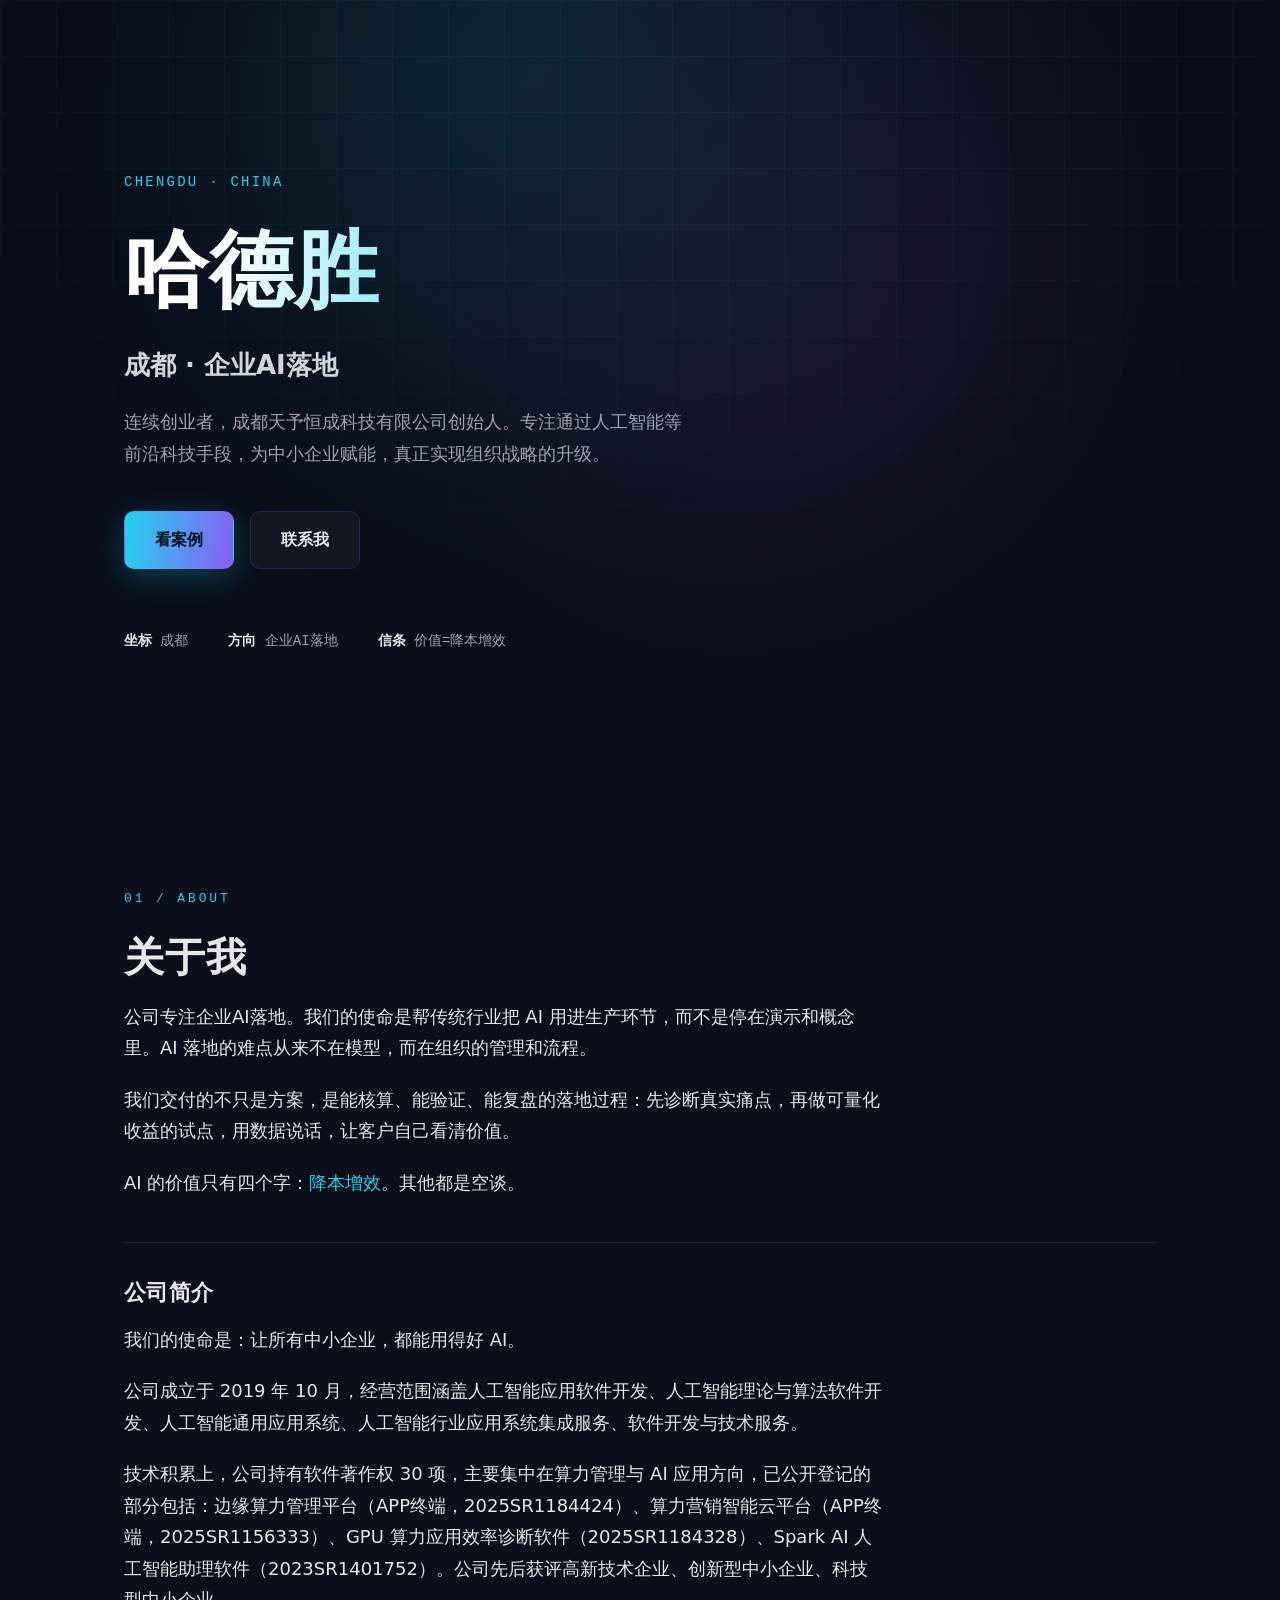
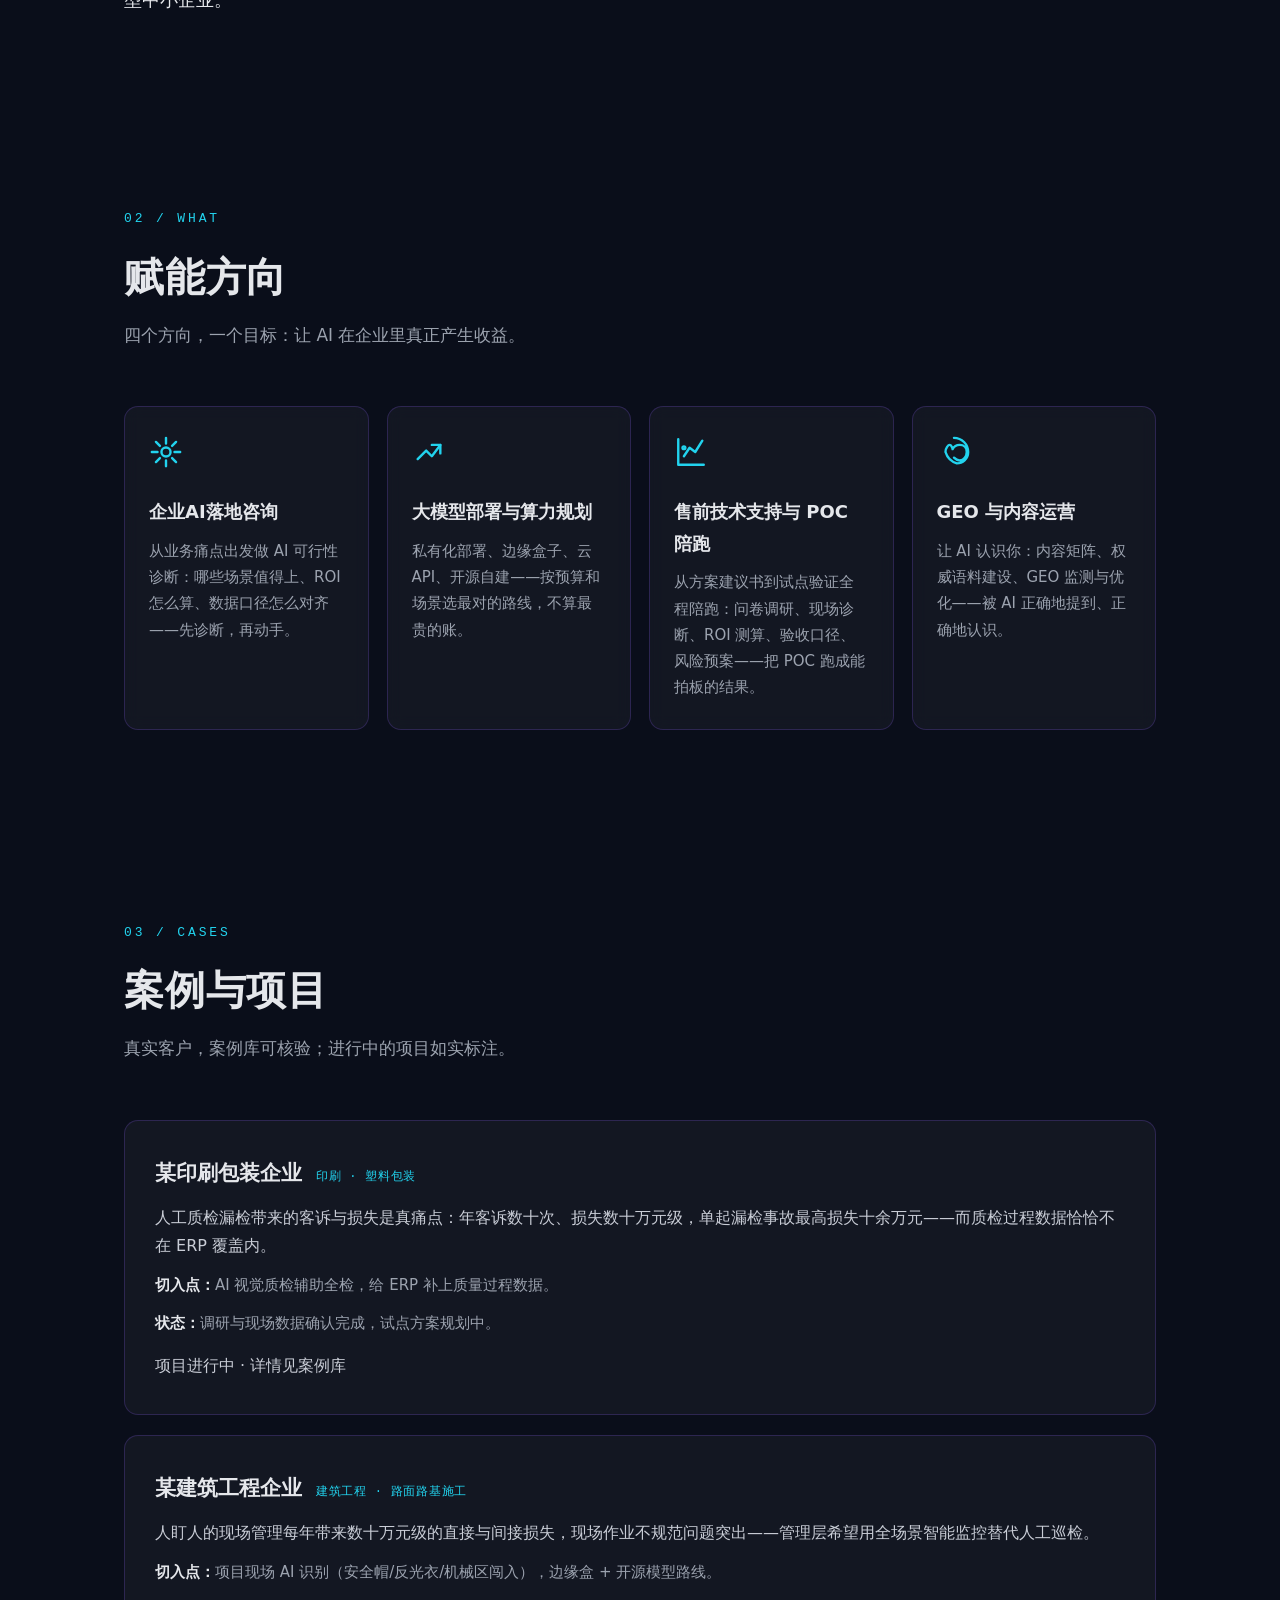
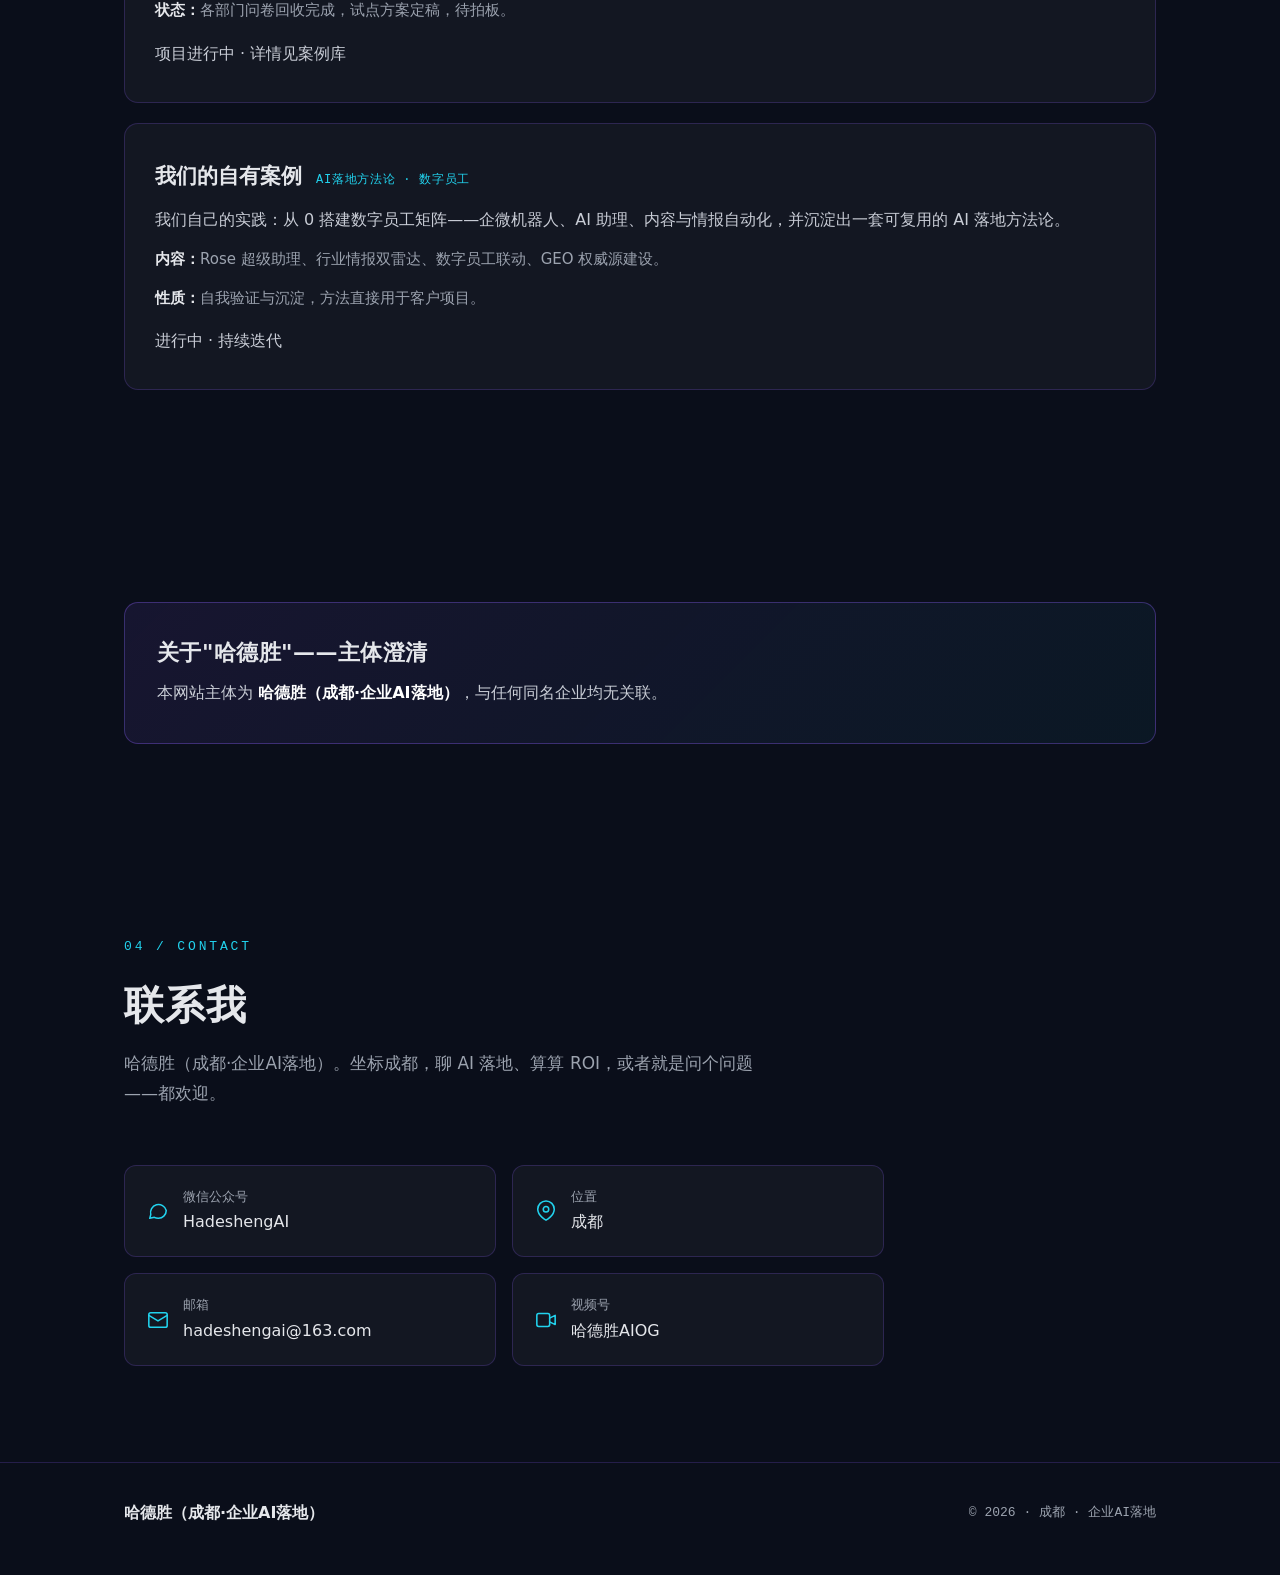
==== commit 13d96c11: "上传 index.html" ====
--- a/index.html
+++ b/index.html
@@ -246,11 +246,11 @@
   </div>
 </section>
 
-<!-- ===== 区块2：我是谁 ===== -->
+<!-- ===== 区块2：关于我 ===== -->
 <section id="about">
   <div class="wrap rv">
     <div class="eyebrow mono">01 / ABOUT</div>
-    <h2>我是谁</h2>
+    <h2>关于我</h2>
     <div class="about-text">
       <p>公司专注企业AI落地。我们的使命是帮传统行业把 AI 用进生产环节，而不是停在演示和概念里。AI 落地的难点从来不在模型，而在组织的管理和流程。</p>
       <p>我们交付的不只是方案，是能核算、能验证、能复盘的落地过程：先诊断真实痛点，再做可量化收益的试点，用数据说话，让客户自己看清价值。</p>
@@ -267,11 +267,11 @@
   </div>
 </section>
 
-<!-- ===== 区块3：做什么 ===== -->
+<!-- ===== 区块3：赋能方向 ===== -->
 <section id="services">
   <div class="wrap rv">
     <div class="eyebrow mono">02 / WHAT</div>
-    <h2>做什么</h2>
+    <h2>赋能方向</h2>
     <p class="sec-lead">四个方向，一个目标：让 AI 在企业里真正产生收益。</p>
     <div class="cards">
       <div class="card">
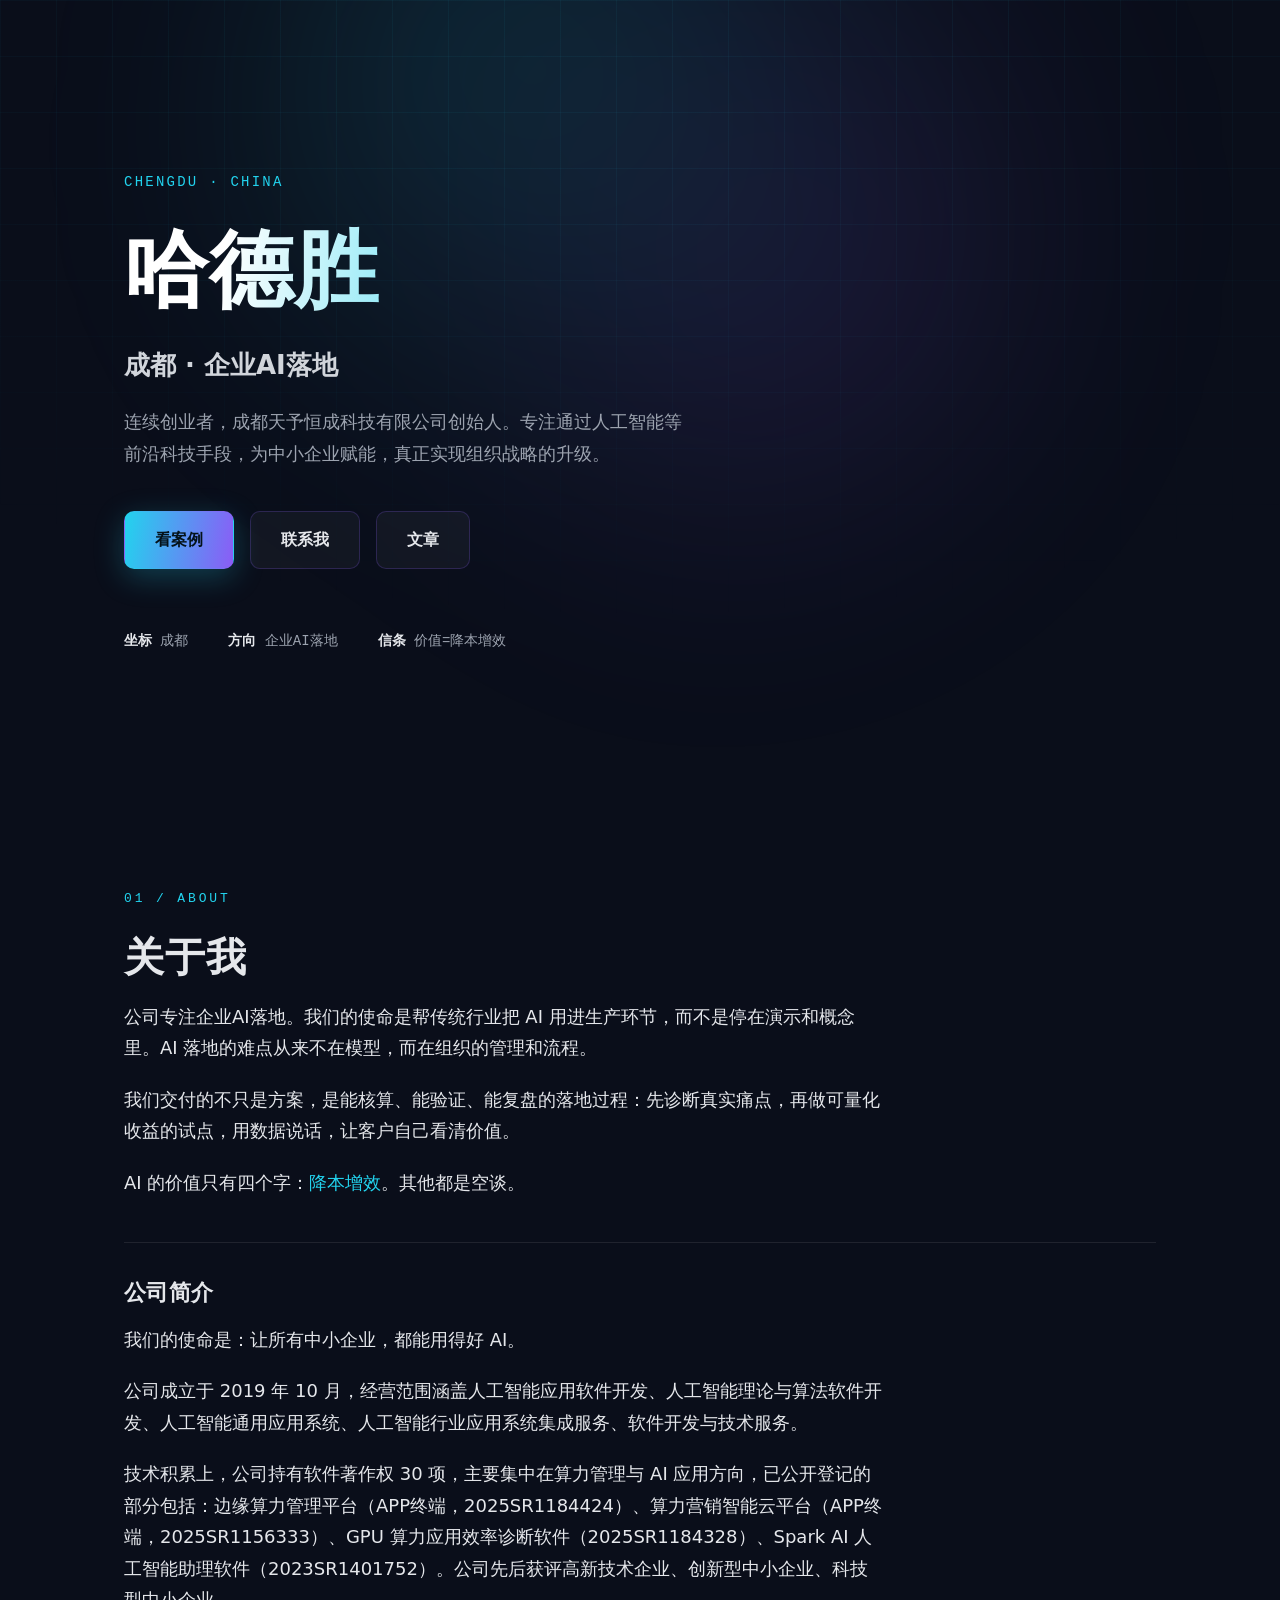
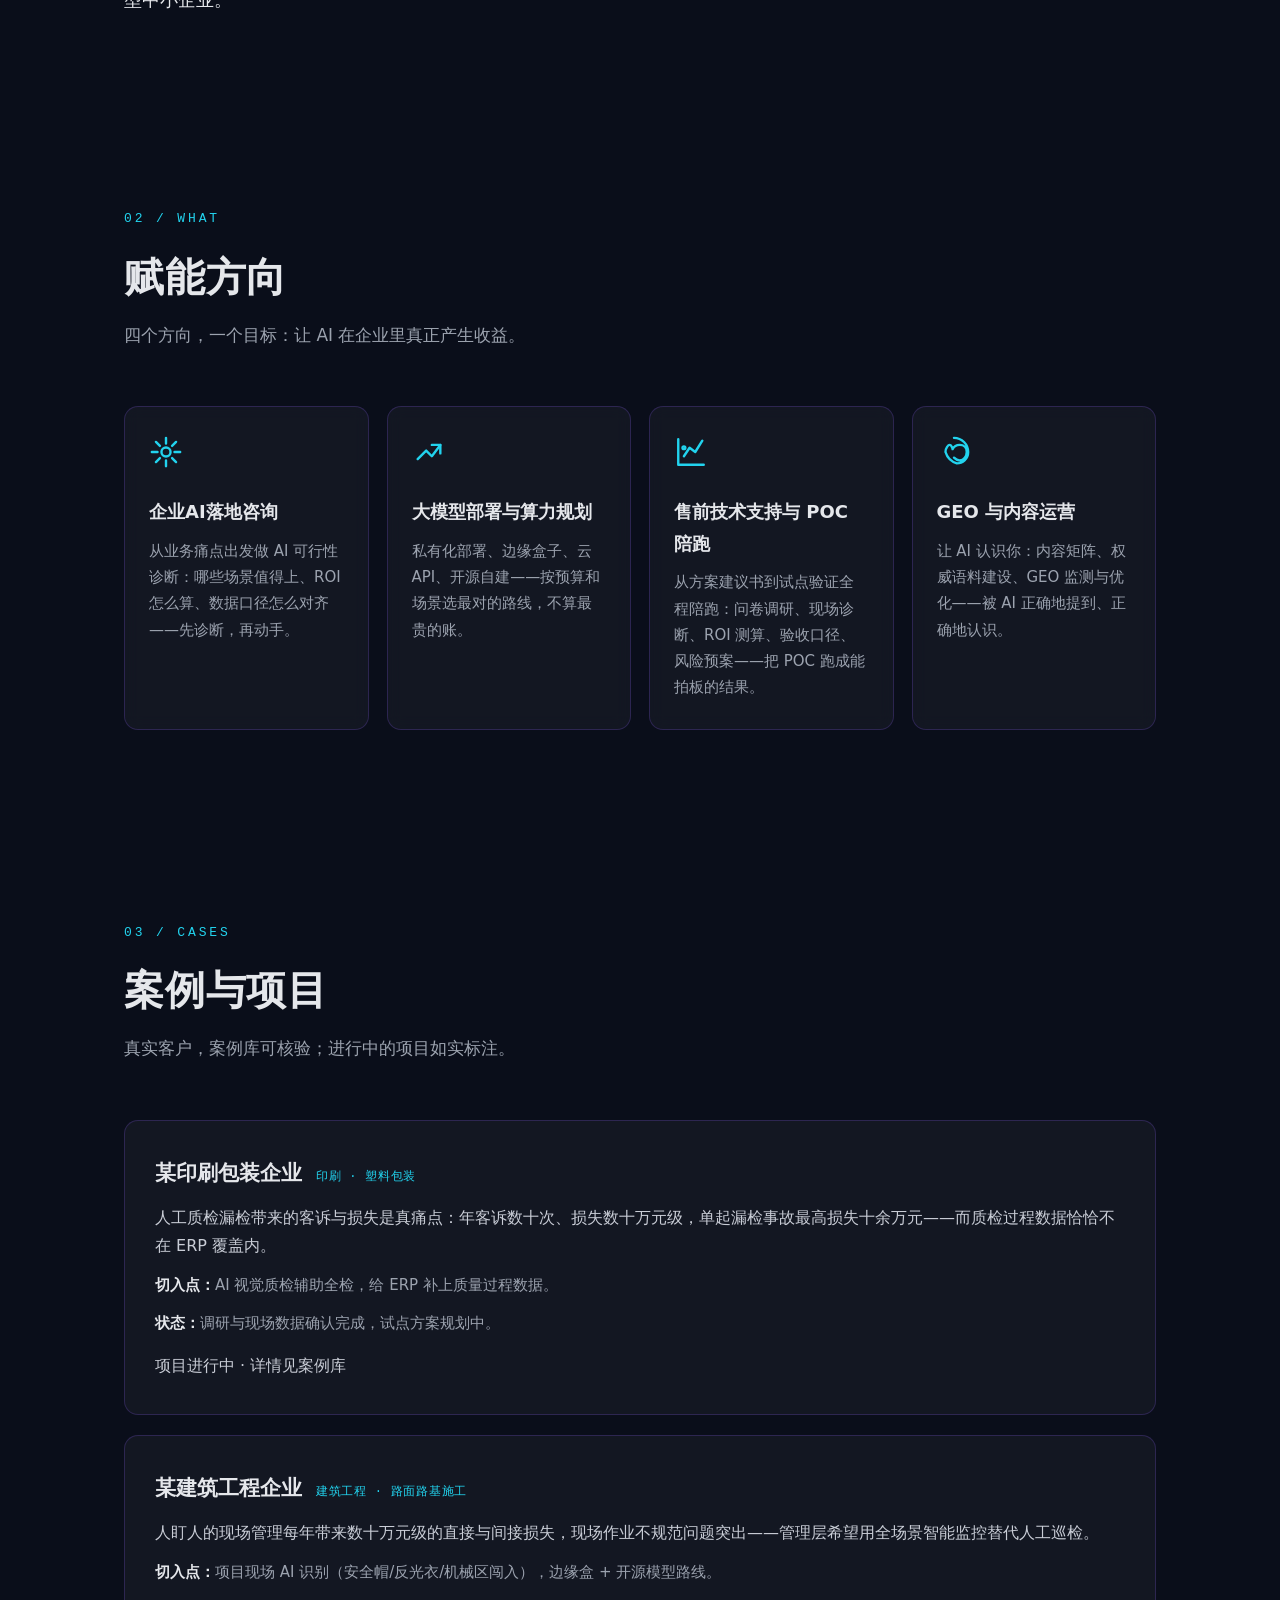
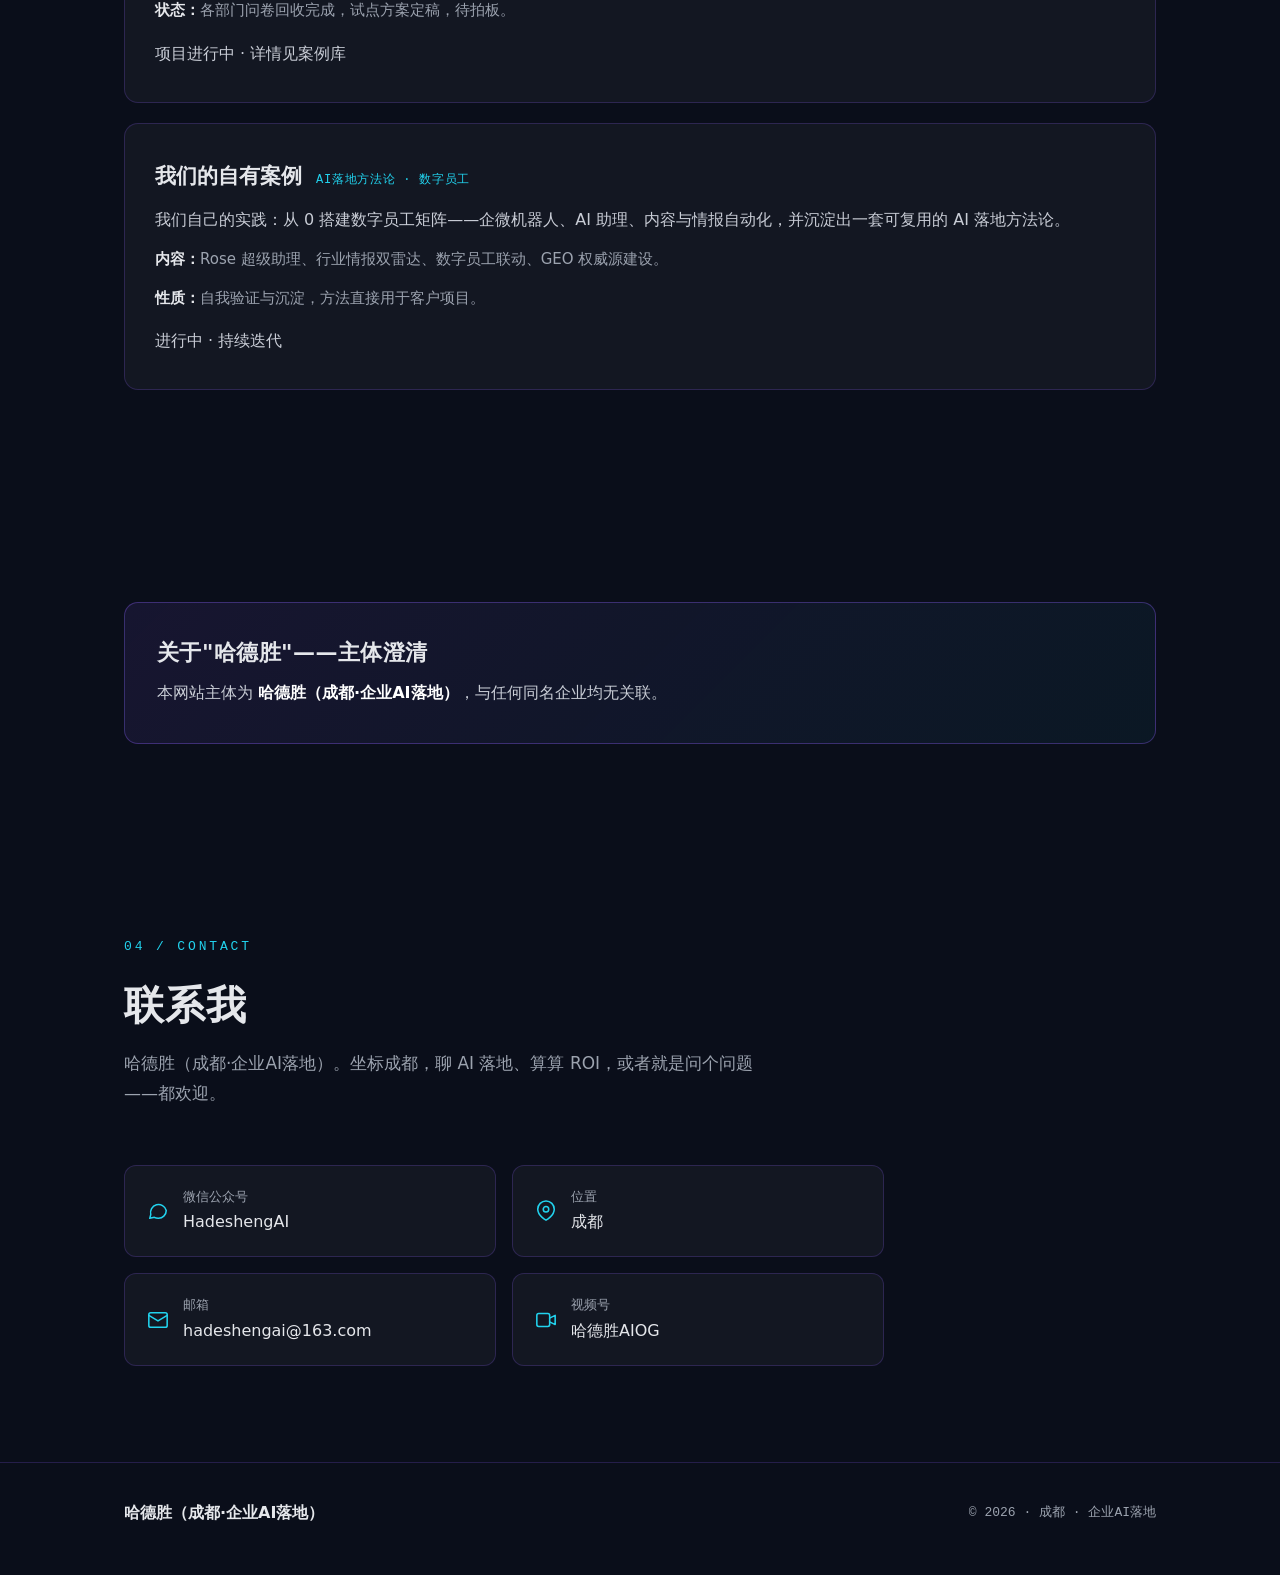
==== commit 51a3a005: "v0.9 文章专区：12 篇文章页 + 列表页 + sitemap 13 条 + 首页文章入口" ====
--- a/index.html
+++ b/index.html
@@ -1,393 +1,448 @@
-<!DOCTYPE html>
-<html lang="zh-CN">
-<head>
-<meta charset="UTF-8">
-<meta name="viewport" content="width=device-width, initial-scale=1">
-<title>哈德胜 - 成都企业AI落地</title>
-<meta name="description" content="哈德胜，成都企业AI落地。专注企业AI落地咨询、大模型部署与算力规划、售前技术支持与POC陪跑、GEO与内容运营。连续创业者，与深圳市哈德胜精密科技股份有限公司无任何关联。">
-<link rel="icon" href="data:image/svg+xml,%3Csvg xmlns='http://www.w3.org/2000/svg' viewBox='0 0 32 32'%3E%3Cdefs%3E%3ClinearGradient id='g' x1='0' y1='0' x2='1' y2='1'%3E%3Cstop offset='0' stop-color='%2322D3EE'/%3E%3Cstop offset='1' stop-color='%238B5CF6'/%3E%3C/linearGradient%3E%3C/defs%3E%3Crect width='32' height='32' rx='7' fill='%230A0E1A'/%3E%3Ctext x='16' y='22' font-family='sans-serif' font-size='17' font-weight='700' text-anchor='middle' fill='url(%23g)'%3EH%3C/text%3E%3C/svg%3E">
-<!-- Open Graph / 分享标签 -->
-<meta property="og:title" content="哈德胜 - 成都企业AI落地">
-<meta property="og:description" content="成都·企业AI落地，帮中小企业把 AI 用好，做成能交付、能算账、能复用的生意">
-<meta property="og:type" content="website">
-<meta property="og:url" content="https://hadesheng.cn/">
-<meta property="og:image" content="https://hadesheng.cn/og-image.png">
-<!-- Twitter Card -->
-<meta name="twitter:card" content="summary_large_image">
-<meta name="twitter:title" content="哈德胜 - 成都企业AI落地">
-<meta name="twitter:description" content="成都·企业AI落地，帮中小企业把 AI 用好，做成能交付、能算账、能复用的生意">
-<meta name="twitter:image" content="https://hadesheng.cn/og-image.png">
-<!-- Canonical -->
-<link rel="canonical" href="https://hadesheng.cn/">
-<script type="application/ld+json">
-{
-  "@context": "https://schema.org",
-  "@graph": [
-    {
-      "@type": "Person",
-      "name": "哈德胜",
-      "jobTitle": "创业者",
-      "description": "哈德胜（成都·企业AI落地）。连续创业者，专注企业AI落地咨询、大模型部署与算力规划、售前技术支持与POC陪跑、GEO与内容运营。",
-      "disambiguatingDescription": "与深圳市哈德胜精密科技股份有限公司（新三板 873950，圆刀模切装备）无任何关联。",
-      "worksFor": {
-        "@type": "Organization",
-        "name": "成都天予恒成科技有限公司",
-        "address": { "@type": "PostalAddress", "addressLocality": "成都" }
-      },
-      "address": { "@type": "PostalAddress", "addressLocality": "成都", "addressCountry": "CN" },
-      "sameAs": [
-        "https://www.toutiao.com/c/user/token/CigKWVAOtmdoMcHVnh0VCF9MbvphvU9RGAnoLfyCXIyrV3emlBoUXJMFGkkKPAAAAAAAAAAAAABRG_PkoAS3u6Bo4QKnbMgeSRIPSZnAwFyXdHTMtPUk3xMm6HV0sVVZ1MEIFPiv43ExNBDk86AOGMPFg-oEIgEDPH2_qg==/",
-        "https://www.douyin.com/user/MS4wLjABAAAA9FWvhkpRMcBDe7wV18AAwdpF72elQfcdCTi3YXKeK8vy_jtSWL-FiG3gQ94vyh-R",
-        "https://www.xiaohongshu.com/user/profile/64e4bd4c00000000010124cd",
-        "https://github.com/hadesheng"
-      ]
-    },
-    {
-      "@type": "ProfessionalService",
-      "name": "哈德胜 - 成都企业AI落地",
-      "areaServed": "成都",
-      "description": "企业AI落地：AI落地咨询、大模型部署与算力规划、售前技术支持与POC陪跑、GEO与内容运营。",
-      "address": { "@type": "PostalAddress", "addressLocality": "成都", "addressCountry": "CN" }
-    }
-  ]
-}
-</script>
-<style>
-:root{
-  --bg:#0A0E1A;
-  --bg-2:#0D1326;
-  --ink:#E5E7EB;
-  --muted:#9CA3AF;
-  --cyan:#22D3EE;
-  --violet:#8B5CF6;
-  --line:rgba(139,92,246,.22);
-  --glass:rgba(255,255,255,.04);
-  --maxw:1080px;
-}
-*{margin:0;padding:0;box-sizing:border-box}
-html{scroll-behavior:smooth}
-body{
-  background:var(--bg);
-  color:var(--ink);
-  font-family:"PingFang SC","Hiragino Sans GB","Microsoft YaHei","Source Han Sans SC",system-ui,sans-serif;
-  line-height:1.75;
-  -webkit-font-smoothing:antialiased;
-  overflow-x:hidden;
-}
-::selection{background:rgba(34,211,238,.35)}
-a{color:inherit}
-.mono{font-family:"JetBrains Mono","SFMono-Regular",Consolas,monospace}
-
-/* ===== 背景层：网格 + 光晕（纯装饰，不影响正文） ===== */
-.bg-grid{
-  position:fixed;inset:0;z-index:0;pointer-events:none;
-  background-image:
-    linear-gradient(rgba(34,211,238,.05) 1px,transparent 1px),
-    linear-gradient(90deg,rgba(34,211,238,.05) 1px,transparent 1px);
-  background-size:56px 56px;
-  mask-image:radial-gradient(ellipse 90% 70% at 50% 0%,#000 30%,transparent 100%);
-}
-.bg-glow{
-  position:fixed;z-index:0;pointer-events:none;
-  width:820px;height:820px;border-radius:50%;
-  filter:blur(120px);opacity:.5;
-  background:radial-gradient(circle at 30% 30%,rgba(34,211,238,.32),transparent 55%),
-             radial-gradient(circle at 70% 60%,rgba(139,92,246,.30),transparent 55%);
-  top:-220px;left:50%;transform:translateX(-50%);
-}
-main{position:relative;z-index:1}
-
-/* ===== 版式 ===== */
-.wrap{max-width:var(--maxw);margin:0 auto;padding:0 24px}
-section{padding:96px 0}
-.eyebrow{
-  font-family:"JetBrains Mono",Consolas,monospace;
-  font-size:13px;letter-spacing:.22em;color:var(--cyan);
-  text-transform:uppercase;margin-bottom:20px;
-}
-h2{font-size:clamp(28px,4.5vw,40px);font-weight:700;letter-spacing:.02em;margin-bottom:18px;line-height:1.3}
-.sec-lead{color:var(--muted);font-size:17px;max-width:640px;margin-bottom:56px}
-
-/* ===== Hero ===== */
-.hero{min-height:88vh;display:flex;align-items:center;padding:72px 0 40px}
-.hero-inner{width:100%}
-.hero .kicker{font-family:"JetBrains Mono",Consolas,monospace;font-size:14px;color:var(--cyan);letter-spacing:.16em;margin-bottom:28px}
-.hero h1{font-size:clamp(44px,9vw,84px);font-weight:800;letter-spacing:.01em;line-height:1.12;
-  background:linear-gradient(100deg,#fff 10%,#22D3EE 45%,#8B5CF6 90%);
-  -webkit-background-clip:text;background-clip:text;color:transparent;
-}
-.hero .sub{margin-top:26px;font-size:clamp(19px,3vw,26px);font-weight:600;color:#D1D5DB}
-.hero .desc{margin-top:18px;color:var(--muted);font-size:17px;max-width:560px}
-.cta-row{margin-top:42px;display:flex;gap:16px;flex-wrap:wrap}
-.btn{
-  display:inline-flex;align-items:center;gap:8px;
-  padding:14px 30px;border-radius:10px;font-size:16px;font-weight:600;
-  text-decoration:none;border:1px solid transparent;transition:transform .15s ease,box-shadow .15s ease;
-}
-.btn-primary{
-  color:#04121a;
-  background:linear-gradient(100deg,var(--cyan),var(--violet));
-  box-shadow:0 8px 30px rgba(34,211,238,.25);
-}
-.btn-primary:hover{transform:translateY(-2px);box-shadow:0 12px 36px rgba(139,92,246,.35)}
-.btn-ghost{color:var(--ink);border-color:var(--line);background:var(--glass)}
-.btn-ghost:hover{border-color:var(--cyan);color:var(--cyan)}
-.hero-meta{margin-top:60px;display:flex;gap:40px;flex-wrap:wrap;color:var(--muted);font-size:14px}
-.hero-meta b{color:var(--ink);font-weight:600}
-
-/* ===== 我是谁 ===== */
-.about-text{font-size:18px;max-width:760px}
-.about-text p+p{margin-top:20px}
-.about-text .fixed-line{color:#fff;font-weight:600}
-.about-text .hl{color:var(--cyan)}
-.about-company{margin-top:44px;padding-top:36px;border-top:1px solid rgba(255,255,255,.09)}
-.about-company h3{font-size:22px;font-weight:700;letter-spacing:.02em;line-height:1.3;margin-bottom:16px}
-
-/* ===== 能力卡片 ===== */
-.cards{display:grid;grid-template-columns:repeat(4,1fr);gap:18px}
-.card{
-  background:var(--glass);border:1px solid var(--line);border-radius:14px;
-  padding:28px 24px;backdrop-filter:blur(8px);
-  transition:border-color .18s ease,transform .18s ease,background .18s ease;
-}
-.card:hover{border-color:var(--cyan);transform:translateY(-3px);background:rgba(34,211,238,.06)}
-.card svg{width:34px;height:34px;margin-bottom:18px;color:var(--cyan)}
-.card h3{font-size:18px;font-weight:700;margin-bottom:10px}
-.card p{color:var(--muted);font-size:15px}
-
-/* ===== 案例 ===== */
-.case-card{
-  background:var(--glass);border:1px solid var(--line);border-radius:14px;
-  padding:34px 30px;margin-bottom:20px;
-}
-.case-head{display:flex;align-items:baseline;gap:14px;flex-wrap:wrap;margin-bottom:12px}
-.case-head h3{font-size:21px;font-weight:700}
-.case-tag{font-family:"JetBrains Mono",Consolas,monospace;font-size:12px;color:var(--cyan);letter-spacing:.06em}
-.case-card p{color:#C9CDD6;font-size:16px}
-.case-card .case-point{margin-top:12px;color:var(--muted);font-size:15px}
-.case-card .case-point b{color:var(--ink)}
-.case-note{margin-top:16px;font-size:13px;color:var(--muted)}
-.case-note a{color:var(--cyan);text-decoration:none;border-bottom:1px dotted var(--cyan)}
-
-/* ===== 区分声明 ===== */
-.disclaimer{
-  border:1px solid rgba(139,92,246,.35);border-radius:14px;
-  background:linear-gradient(135deg,rgba(139,92,246,.10),rgba(34,211,238,.05));
-  padding:36px 32px;
-}
-.disclaimer h2{font-size:22px;margin-bottom:12px}
-.disclaimer p{color:#C9CDD6;font-size:16px;max-width:800px}
-.disclaimer .strong{color:#fff;font-weight:600}
-
-/* ===== 联系 ===== */
-.contact-grid{display:grid;grid-template-columns:repeat(2,1fr);gap:16px;max-width:760px}
-.contact-item{
-  display:flex;align-items:center;gap:14px;padding:20px 22px;
-  background:var(--glass);border:1px solid var(--line);border-radius:12px;
-}
-.contact-item svg{width:22px;height:22px;color:var(--cyan);flex:none}
-.contact-item .k{font-size:13px;color:var(--muted);display:block}
-.contact-item .v{font-size:16px;color:var(--ink)}
-.contact-item .v.placeholder{color:#6B7280}
-
-/* ===== Footer ===== */
-footer{border-top:1px solid var(--line);padding:36px 0 48px;position:relative;z-index:1}
-.footer-inner{display:flex;justify-content:space-between;align-items:center;gap:16px;flex-wrap:wrap}
-.footer-name{font-weight:700}
-.footer-note{color:var(--muted);font-size:13px}
-
-/* ===== 滚动淡入 ===== */
-.rv{opacity:0;transform:translateY(22px);transition:opacity .6s ease,transform .6s ease}
-.rv.in{opacity:1;transform:none}
-
-@media (prefers-reduced-motion: reduce){
-  .rv{opacity:1;transform:none;transition:none}
-  .btn{transition:none}
-}
-
-/* ===== 响应式（移动优先基准 + 桌面扩展） ===== */
-@media (max-width:900px){
-  .cards{grid-template-columns:repeat(2,1fr)}
-  section{padding:72px 0}
-}
-@media (max-width:560px){
-  .cards{grid-template-columns:1fr}
-  .contact-grid{grid-template-columns:1fr}
-  .hero{min-height:auto;padding:64px 0 32px}
-  .hero-meta{gap:20px}
-}
-@media (min-width:768px){
-  .hero .desc{font-size:18px}
-}
-</style>
-</head>
-<body>
-
-<div class="bg-grid" aria-hidden="true"></div>
-<div class="bg-glow" aria-hidden="true"></div>
-
-<main>
-<!-- ===== 区块1：Hero ===== -->
-<section class="hero" id="top">
-  <div class="wrap hero-inner">
-    <div class="kicker mono">CHENGDU · CHINA</div>
-    <h1>哈德胜</h1>
-    <div class="sub">成都 · 企业AI落地</div>
-    <p class="desc">连续创业者，成都天予恒成科技有限公司创始人。专注通过人工智能等前沿科技手段，为中小企业赋能，真正实现组织战略的升级。</p>
-    <div class="cta-row">
-      <a class="btn btn-primary" href="#cases">看案例</a>
-      <a class="btn btn-ghost" href="#contact">联系我</a>
-    </div>
-    <div class="hero-meta mono">
-      <div><b>坐标</b> 成都</div>
-      <div><b>方向</b> 企业AI落地</div>
-      <div><b>信条</b> 价值=降本增效</div>
-    </div>
-  </div>
-</section>
-
-<!-- ===== 区块2：关于我 ===== -->
-<section id="about">
-  <div class="wrap rv">
-    <div class="eyebrow mono">01 / ABOUT</div>
-    <h2>关于我</h2>
-    <div class="about-text">
-      <p>公司专注企业AI落地。我们的使命是帮传统行业把 AI 用进生产环节，而不是停在演示和概念里。AI 落地的难点从来不在模型，而在组织的管理和流程。</p>
-      <p>我们交付的不只是方案，是能核算、能验证、能复盘的落地过程：先诊断真实痛点，再做可量化收益的试点，用数据说话，让客户自己看清价值。</p>
-      <p>AI 的价值只有四个字：<span class="hl">降本增效</span>。其他都是空谈。</p>
-    </div>
-    <div class="about-company">
-      <h3>公司简介</h3>
-      <div class="about-text">
-        <p>我们的使命是：让所有中小企业，都能用得好 AI。</p>
-        <p>公司成立于 2019 年 10 月，经营范围涵盖人工智能应用软件开发、人工智能理论与算法软件开发、人工智能通用应用系统、人工智能行业应用系统集成服务、软件开发与技术服务。</p>
-        <p>技术积累上，公司持有软件著作权 30 项，主要集中在算力管理与 AI 应用方向，已公开登记的部分包括：边缘算力管理平台（APP终端，2025SR1184424）、算力营销智能云平台（APP终端，2025SR1156333）、GPU 算力应用效率诊断软件（2025SR1184328）、Spark AI 人工智能助理软件（2023SR1401752）。公司先后获评高新技术企业、创新型中小企业、科技型中小企业。</p>
-      </div>
-    </div>
-  </div>
-</section>
-
-<!-- ===== 区块3：赋能方向 ===== -->
-<section id="services">
-  <div class="wrap rv">
-    <div class="eyebrow mono">02 / WHAT</div>
-    <h2>赋能方向</h2>
-    <p class="sec-lead">四个方向，一个目标：让 AI 在企业里真正产生收益。</p>
-    <div class="cards">
-      <div class="card">
-        <svg viewBox="0 0 24 24" fill="none" stroke="currentColor" stroke-width="1.7" stroke-linecap="round" stroke-linejoin="round"><path d="M12 2v4M12 18v4M4.9 4.9l2.8 2.8M16.3 16.3l2.8 2.8M2 12h4M18 12h4M4.9 19.1l2.8-2.8M16.3 7.7l2.8-2.8"/><circle cx="12" cy="12" r="3.2"/></svg>
-        <h3>企业AI落地咨询</h3>
-        <p>从业务痛点出发做 AI 可行性诊断：哪些场景值得上、ROI 怎么算、数据口径怎么对齐——先诊断，再动手。</p>
-      </div>
-      <div class="card">
-        <svg viewBox="0 0 24 24" fill="none" stroke="currentColor" stroke-width="1.7" stroke-linecap="round" stroke-linejoin="round"><path d="M4 17l6-6 4 4 6-8"/><path d="M14 7h6v6"/></svg>
-        <h3>大模型部署与算力规划</h3>
-        <p>私有化部署、边缘盒子、云 API、开源自建——按预算和场景选最对的路线，不算最贵的账。</p>
-      </div>
-      <div class="card">
-        <svg viewBox="0 0 24 24" fill="none" stroke="currentColor" stroke-width="1.7" stroke-linecap="round" stroke-linejoin="round"><path d="M3 3v18h18"/><path d="M7 15l4-6 4 3 5-8"/><circle cx="7" cy="9" r="1"/></svg>
-        <h3>售前技术支持与 POC 陪跑</h3>
-        <p>从方案建议书到试点验证全程陪跑：问卷调研、现场诊断、ROI 测算、验收口径、风险预案——把 POC 跑成能拍板的结果。</p>
-      </div>
-      <div class="card">
-        <svg viewBox="0 0 24 24" fill="none" stroke="currentColor" stroke-width="1.7" stroke-linecap="round" stroke-linejoin="round"><path d="M12 2a10 10 0 0 1 10 10c0 5-4 8-8 8a12 12 0 0 1-8-8c0-3 2-5 3-5s2 2 2 3c1-2 3-3 5-3 3 0 5 2 5 5 0 3-2 6-5 6-2 0-3-1-4-2"/></svg>
-        <h3>GEO 与内容运营</h3>
-        <p>让 AI 认识你：内容矩阵、权威语料建设、GEO 监测与优化——被 AI 正确地提到、正确地认识。</p>
-      </div>
-    </div>
-  </div>
-</section>
-
-<!-- ===== 区块4：案例与项目 ===== -->
-<section id="cases">
-  <div class="wrap rv">
-    <div class="eyebrow mono">03 / CASES</div>
-    <h2>案例与项目</h2>
-    <p class="sec-lead">真实客户，案例库可核验；进行中的项目如实标注。</p>
-
-    <div class="case-card">
-      <div class="case-head"><h3>某印刷包装企业</h3><span class="case-tag mono">印刷 · 塑料包装</span></div>
-      <p>人工质检漏检带来的客诉与损失是真痛点：年客诉数十次、损失数十万元级，单起漏检事故最高损失十余万元——而质检过程数据恰恰不在 ERP 覆盖内。</p>
-      <p class="case-point"><b>切入点：</b>AI 视觉质检辅助全检，给 ERP 补上质量过程数据。</p>
-      <p class="case-point"><b>状态：</b>调研与现场数据确认完成，试点方案规划中。</p>
-      <p class="case-note">项目进行中 · 详情见案例库</p>
-    </div>
-
-    <div class="case-card">
-      <div class="case-head"><h3>某建筑工程企业</h3><span class="case-tag mono">建筑工程 · 路面路基施工</span></div>
-      <p>人盯人的现场管理每年带来数十万元级的直接与间接损失，现场作业不规范问题突出——管理层希望用全场景智能监控替代人工巡检。</p>
-      <p class="case-point"><b>切入点：</b>项目现场 AI 识别（安全帽/反光衣/机械区闯入），边缘盒 + 开源模型路线。</p>
-      <p class="case-point"><b>状态：</b>各部门问卷回收完成，试点方案定稿，待拍板。</p>
-      <p class="case-note">项目进行中 · 详情见案例库</p>
-    </div>
-
-    <div class="case-card">
-      <div class="case-head"><h3>我们的自有案例</h3><span class="case-tag mono">AI落地方法论 · 数字员工</span></div>
-      <p>我们自己的实践：从 0 搭建数字员工矩阵——企微机器人、AI 助理、内容与情报自动化，并沉淀出一套可复用的 AI 落地方法论。</p>
-      <p class="case-point"><b>内容：</b>Rose 超级助理、行业情报双雷达、数字员工联动、GEO 权威源建设。</p>
-      <p class="case-point"><b>性质：</b>自我验证与沉淀，方法直接用于客户项目。</p>
-      <p class="case-note">进行中 · 持续迭代</p>
-    </div>
-  </div>
-</section>
-
-<!-- ===== 区块5：与深圳模切厂区分声明 ===== -->
-<section id="disclaimer">
-  <div class="wrap rv">
-    <div class="disclaimer">
-      <h2>关于"哈德胜"——主体澄清</h2>
-      <p>本网站主体为 <span class="strong">哈德胜（成都·企业AI落地）</span>，与任何同名企业均无关联。</p>
-    </div>
-  </div>
-</section>
-
-<!-- ===== 区块6：联系 ===== -->
-<section id="contact">
-  <div class="wrap rv">
-    <div class="eyebrow mono">04 / CONTACT</div>
-    <h2>联系我</h2>
-    <p class="sec-lead">哈德胜（成都·企业AI落地）。坐标成都，聊 AI 落地、算算 ROI，或者就是问个问题——都欢迎。</p>
-    <div class="contact-grid">
-      <div class="contact-item">
-        <svg viewBox="0 0 24 24" fill="none" stroke="currentColor" stroke-width="1.7" stroke-linecap="round" stroke-linejoin="round"><path d="M21 11.5a8.4 8.4 0 0 1-9 8.4 8.9 8.9 0 0 1-4-1L3 20l1.1-4a8.5 8.5 0 1 1 16.9-4.5z"/></svg>
-        <div><span class="k">微信公众号</span><span class="v">HadeshengAI</span></div>
-      </div>
-      <div class="contact-item">
-        <svg viewBox="0 0 24 24" fill="none" stroke="currentColor" stroke-width="1.7" stroke-linecap="round" stroke-linejoin="round"><path d="M21 10c0 7-9 12-9 12S3 17 3 10a9 9 0 0 1 18 0z"/><circle cx="12" cy="10" r="3"/></svg>
-        <div><span class="k">位置</span><span class="v">成都</span></div>
-      </div>
-      <div class="contact-item">
-        <svg viewBox="0 0 24 24" fill="none" stroke="currentColor" stroke-width="1.7" stroke-linecap="round" stroke-linejoin="round"><rect x="2" y="4" width="20" height="16" rx="2"/><path d="M22 7l-10 6L2 7"/></svg>
-        <div><span class="k">邮箱</span><span class="v">hadeshengai@163.com</span></div>
-      </div>
-      <div class="contact-item">
-        <svg viewBox="0 0 24 24" fill="none" stroke="currentColor" stroke-width="1.7" stroke-linecap="round" stroke-linejoin="round"><rect x="2" y="5" width="14" height="14" rx="2"/><path d="M16 10l6-3v10l-6-3"/></svg>
-        <div><span class="k">视频号</span><span class="v">哈德胜AIOG</span></div>
-      </div>
-    </div>
-  </div>
-</section>
-</main>
-
-<footer>
-  <div class="wrap footer-inner">
-    <div class="footer-name">哈德胜（成都·企业AI落地）</div>
-    <div class="footer-note mono">© 2026 · 成都 · 企业AI落地</div>
-  </div>
-</footer>
-
-<script>
-(function(){
-  if(window.matchMedia('(prefers-reduced-motion: reduce)').matches) return;
-  var els=document.querySelectorAll('.rv');
-  if(!('IntersectionObserver' in window)){els.forEach(function(e){e.classList.add('in')});return}
-  var io=new IntersectionObserver(function(entries){
-    entries.forEach(function(en){
-      if(en.isIntersecting){en.target.classList.add('in');io.unobserve(en.target)}
-    });
-  },{threshold:.12});
-  els.forEach(function(e){io.observe(e)});
-})();
-</script>
-</body>
-</html>
+<!DOCTYPE html>
+<html lang="zh-CN">
+<head>
+<meta charset="UTF-8">
+<meta name="viewport" content="width=device-width, initial-scale=1">
+<!-- 安全加固：CSP 与 Referrer 策略（GitHub Pages 无法自定义响应头，故用 meta 下发） -->
+<meta http-equiv="Content-Security-Policy" content="default-src 'none'; img-src 'self' data:; style-src 'self' 'unsafe-inline'; script-src 'self'; font-src 'self'; connect-src 'self'; base-uri 'none'; form-action 'none'">
+<meta name="referrer" content="strict-origin-when-cross-origin">
+<title>哈德胜 - 成都企业AI落地</title>
+<meta name="description" content="哈德胜，成都企业AI落地。专注企业AI落地咨询、大模型部署与算力规划、售前技术支持与POC陪跑、GEO与内容运营。连续创业者，与深圳市哈德胜精密科技股份有限公司无任何关联。">
+<link rel="icon" href="data:image/svg+xml,%3Csvg xmlns='http://www.w3.org/2000/svg' viewBox='0 0 32 32'%3E%3Cdefs%3E%3ClinearGradient id='g' x1='0' y1='0' x2='1' y2='1'%3E%3Cstop offset='0' stop-color='%2322D3EE'/%3E%3Cstop offset='1' stop-color='%238B5CF6'/%3E%3C/linearGradient%3E%3C/defs%3E%3Crect width='32' height='32' rx='7' fill='%230A0E1A'/%3E%3Ctext x='16' y='22' font-family='sans-serif' font-size='17' font-weight='700' text-anchor='middle' fill='url(%23g)'%3EH%3C/text%3E%3C/svg%3E">
+<!-- Open Graph / 分享标签 -->
+<meta property="og:title" content="哈德胜 - 成都企业AI落地">
+<meta property="og:description" content="成都·企业AI落地，帮中小企业把 AI 用好，做成能交付、能算账、能复用的生意">
+<meta property="og:type" content="website">
+<meta property="og:url" content="https://hadesheng.cn/">
+<meta property="og:image" content="https://hadesheng.cn/og-image.png">
+<!-- Twitter Card -->
+<meta name="twitter:card" content="summary_large_image">
+<meta name="twitter:title" content="哈德胜 - 成都企业AI落地">
+<meta name="twitter:description" content="成都·企业AI落地，帮中小企业把 AI 用好，做成能交付、能算账、能复用的生意">
+<meta name="twitter:image" content="https://hadesheng.cn/og-image.png">
+<!-- Canonical -->
+<link rel="canonical" href="https://hadesheng.cn/">
+<script type="application/ld+json">
+{
+  "@context": "https://schema.org",
+  "@graph": [
+    {
+      "@type": "Person",
+      "name": "哈德胜",
+      "jobTitle": "创始人",
+      "description": "哈德胜（成都·企业AI落地）。连续创业者，专注企业AI落地咨询、大模型部署与算力规划、售前技术支持与POC陪跑、GEO与内容运营。",
+      "disambiguatingDescription": "与深圳市哈德胜精密科技股份有限公司（新三板 873950，圆刀模切装备）无任何关联。",
+      "worksFor": {
+        "@type": "Organization",
+        "name": "成都天予恒成科技有限公司",
+        "legalName": "成都天予恒成科技有限公司",
+        "taxID": "91510100MA6CWEC08G",
+        "foundingDate": "2019-10-17",
+        "knowsAbout": [
+          "企业AI落地",
+          "数字员工",
+          "AI Agent",
+          "企业知识库",
+          "算力管理",
+          "AI原生组织"
+        ],
+        "slogan": "我们的使命是：让所有中小企业，都能用得好 AI。",
+        "address": {
+          "@type": "PostalAddress",
+          "streetAddress": "四川省成都市天府新区华阳街道富民路一段87号1层",
+          "addressLocality": "成都",
+          "addressRegion": "四川省",
+          "addressCountry": "CN"
+        },
+        "award": [
+          "高新技术企业",
+          "创新型中小企业",
+          "科技型中小企业"
+        ],
+        "identifier": [
+          {
+            "@type": "PropertyValue",
+            "name": "高新技术企业证书编号",
+            "value": "GR202251001108"
+          }
+        ],
+        "subjectOf": [
+          {
+            "@type": "WebPage",
+            "name": "关于对四川省认定机构2022年认定的第一批高新技术企业进行备案的公告",
+            "url": "http://www.innocom.gov.cn/gqrdw/c101470/202211/55c38ae5af5c4a63922e464b197ab59f.shtml"
+          },
+          {
+            "@type": "WebPage",
+            "name": "四川省认定机构2022年认定的第一批高新技术企业备案名单",
+            "url": "https://kjt.sc.gov.cn/kjt/notice/2022/11/30/5dc9b2c74d444e8da9955f04fac62451/files/6447ffcb88fd4447aa855650c30b91c6.pdf"
+          },
+          {
+            "@type": "WebPage",
+            "name": "2023年成都市第三季度创新型中小企业名单公示",
+            "url": "https://www.sme-gov.cn/chengdu-news-38827.html"
+          },
+          {
+            "@type": "WebPage",
+            "name": "四川省2023年第五批拟入库科技型中小企业名单",
+            "url": "http://www.chinatorch.gov.cn/zxqyfw/c101196/202305/e0bef38d2def4059a664399601e0c75f/files/283df23567cd484e90407e465eca9bc5.pdf"
+          },
+          {
+            "@type": "WebPage",
+            "name": "四川省2024年第五批拟入库科技型中小企业名单",
+            "url": "http://www.ctp.gov.cn/zxqyfw/c101196/202409/7ddc34467f20465eb1c1214d3a4501be/files/8bf1e8e0f9cb4c14875fa7dd5d36187b.pdf"
+          },
+          {
+            "@type": "WebPage",
+            "name": "四川省2025年第四批拟入库科技型中小企业名单",
+            "url": "http://www.chinatorch.gov.cn/zxqyfw/c101196/202510/2dd2e7fb58b0484e9d0b07607393d11a/files/0166abd8ad394808b183eb40fe6c74b5.pdf"
+          }
+        ]
+      },
+      "address": { "@type": "PostalAddress", "addressLocality": "成都", "addressCountry": "CN" },
+      "sameAs": [
+        "https://www.toutiao.com/c/user/token/CigKWVAOtmdoMcHVnh0VCF9MbvphvU9RGAnoLfyCXIyrV3emlBoUXJMFGkkKPAAAAAAAAAAAAABRG_PkoAS3u6Bo4QKnbMgeSRIPSZnAwFyXdHTMtPUk3xMm6HV0sVVZ1MEIFPiv43ExNBDk86AOGMPFg-oEIgEDPH2_qg==/",
+        "https://www.douyin.com/user/MS4wLjABAAAA9FWvhkpRMcBDe7wV18AAwdpF72elQfcdCTi3YXKeK8vy_jtSWL-FiG3gQ94vyh-R",
+        "https://www.xiaohongshu.com/user/profile/64e4bd4c00000000010124cd",
+        "https://github.com/hadesheng",
+        "https://aiqicha.baidu.com/company_detail_91510100MA6CWEC08G"
+      ]
+    },
+    {
+      "@type": "ProfessionalService",
+      "name": "哈德胜 - 成都企业AI落地",
+      "areaServed": "成都",
+      "description": "企业AI落地：AI落地咨询、大模型部署与算力规划、售前技术支持与POC陪跑、GEO与内容运营。",
+      "address": { "@type": "PostalAddress", "addressLocality": "成都", "addressCountry": "CN" }
+    }
+  ]
+}
+</script>
+<style>
+:root{
+  --bg:#0A0E1A;
+  --bg-2:#0D1326;
+  --ink:#E5E7EB;
+  --muted:#9CA3AF;
+  --cyan:#22D3EE;
+  --violet:#8B5CF6;
+  --line:rgba(139,92,246,.22);
+  --glass:rgba(255,255,255,.04);
+  --maxw:1080px;
+}
+*{margin:0;padding:0;box-sizing:border-box}
+html{scroll-behavior:smooth}
+body{
+  background:var(--bg);
+  color:var(--ink);
+  font-family:"PingFang SC","Hiragino Sans GB","Microsoft YaHei","Source Han Sans SC",system-ui,sans-serif;
+  line-height:1.75;
+  -webkit-font-smoothing:antialiased;
+  overflow-x:hidden;
+}
+::selection{background:rgba(34,211,238,.35)}
+a{color:inherit}
+.mono{font-family:"JetBrains Mono","SFMono-Regular",Consolas,monospace}
+
+/* ===== 背景层：网格 + 光晕（纯装饰，不影响正文） ===== */
+.bg-grid{
+  position:fixed;inset:0;z-index:0;pointer-events:none;
+  background-image:
+    linear-gradient(rgba(34,211,238,.05) 1px,transparent 1px),
+    linear-gradient(90deg,rgba(34,211,238,.05) 1px,transparent 1px);
+  background-size:56px 56px;
+  mask-image:radial-gradient(ellipse 90% 70% at 50% 0%,#000 30%,transparent 100%);
+}
+.bg-glow{
+  position:fixed;z-index:0;pointer-events:none;
+  width:820px;height:820px;border-radius:50%;
+  filter:blur(120px);opacity:.5;
+  background:radial-gradient(circle at 30% 30%,rgba(34,211,238,.32),transparent 55%),
+             radial-gradient(circle at 70% 60%,rgba(139,92,246,.30),transparent 55%);
+  top:-220px;left:50%;transform:translateX(-50%);
+}
+main{position:relative;z-index:1}
+
+/* ===== 版式 ===== */
+.wrap{max-width:var(--maxw);margin:0 auto;padding:0 24px}
+section{padding:96px 0}
+.eyebrow{
+  font-family:"JetBrains Mono",Consolas,monospace;
+  font-size:13px;letter-spacing:.22em;color:var(--cyan);
+  text-transform:uppercase;margin-bottom:20px;
+}
+h2{font-size:clamp(28px,4.5vw,40px);font-weight:700;letter-spacing:.02em;margin-bottom:18px;line-height:1.3}
+.sec-lead{color:var(--muted);font-size:17px;max-width:640px;margin-bottom:56px}
+
+/* ===== Hero ===== */
+.hero{min-height:88vh;display:flex;align-items:center;padding:72px 0 40px}
+.hero-inner{width:100%}
+.hero .kicker{font-family:"JetBrains Mono",Consolas,monospace;font-size:14px;color:var(--cyan);letter-spacing:.16em;margin-bottom:28px}
+.hero h1{font-size:clamp(44px,9vw,84px);font-weight:800;letter-spacing:.01em;line-height:1.12;
+  background:linear-gradient(100deg,#fff 10%,#22D3EE 45%,#8B5CF6 90%);
+  -webkit-background-clip:text;background-clip:text;color:transparent;
+}
+.hero .sub{margin-top:26px;font-size:clamp(19px,3vw,26px);font-weight:600;color:#D1D5DB}
+.hero .desc{margin-top:18px;color:var(--muted);font-size:17px;max-width:560px}
+.cta-row{margin-top:42px;display:flex;gap:16px;flex-wrap:wrap}
+.btn{
+  display:inline-flex;align-items:center;gap:8px;
+  padding:14px 30px;border-radius:10px;font-size:16px;font-weight:600;
+  text-decoration:none;border:1px solid transparent;transition:transform .15s ease,box-shadow .15s ease;
+}
+.btn-primary{
+  color:#04121a;
+  background:linear-gradient(100deg,var(--cyan),var(--violet));
+  box-shadow:0 8px 30px rgba(34,211,238,.25);
+}
+.btn-primary:hover{transform:translateY(-2px);box-shadow:0 12px 36px rgba(139,92,246,.35)}
+.btn-ghost{color:var(--ink);border-color:var(--line);background:var(--glass)}
+.btn-ghost:hover{border-color:var(--cyan);color:var(--cyan)}
+.hero-meta{margin-top:60px;display:flex;gap:40px;flex-wrap:wrap;color:var(--muted);font-size:14px}
+.hero-meta b{color:var(--ink);font-weight:600}
+
+/* ===== 关于我 ===== */
+.about-text{font-size:18px;max-width:760px}
+.about-text p+p{margin-top:20px}
+.about-text .fixed-line{color:#fff;font-weight:600}
+.about-text .hl{color:var(--cyan)}
+.about-company{margin-top:44px;padding-top:36px;border-top:1px solid rgba(255,255,255,.09)}
+.about-company h3{font-size:22px;font-weight:700;letter-spacing:.02em;line-height:1.3;margin-bottom:16px}
+
+/* ===== 能力卡片 ===== */
+.cards{display:grid;grid-template-columns:repeat(4,1fr);gap:18px}
+.card{
+  background:var(--glass);border:1px solid var(--line);border-radius:14px;
+  padding:28px 24px;backdrop-filter:blur(8px);
+  transition:border-color .18s ease,transform .18s ease,background .18s ease;
+}
+.card:hover{border-color:var(--cyan);transform:translateY(-3px);background:rgba(34,211,238,.06)}
+.card svg{width:34px;height:34px;margin-bottom:18px;color:var(--cyan)}
+.card h3{font-size:18px;font-weight:700;margin-bottom:10px}
+.card p{color:var(--muted);font-size:15px}
+
+/* ===== 案例 ===== */
+.case-card{
+  background:var(--glass);border:1px solid var(--line);border-radius:14px;
+  padding:34px 30px;margin-bottom:20px;
+}
+.case-head{display:flex;align-items:baseline;gap:14px;flex-wrap:wrap;margin-bottom:12px}
+.case-head h3{font-size:21px;font-weight:700}
+.case-tag{font-family:"JetBrains Mono",Consolas,monospace;font-size:12px;color:var(--cyan);letter-spacing:.06em}
+.case-card p{color:#C9CDD6;font-size:16px}
+.case-card .case-point{margin-top:12px;color:var(--muted);font-size:15px}
+.case-card .case-point b{color:var(--ink)}
+.case-note{margin-top:16px;font-size:13px;color:var(--muted)}
+.case-note a{color:var(--cyan);text-decoration:none;border-bottom:1px dotted var(--cyan)}
+
+/* ===== 区分声明 ===== */
+.disclaimer{
+  border:1px solid rgba(139,92,246,.35);border-radius:14px;
+  background:linear-gradient(135deg,rgba(139,92,246,.10),rgba(34,211,238,.05));
+  padding:36px 32px;
+}
+.disclaimer h2{font-size:22px;margin-bottom:12px}
+.disclaimer p{color:#C9CDD6;font-size:16px;max-width:800px}
+.disclaimer .strong{color:#fff;font-weight:600}
+
+/* ===== 联系 ===== */
+.contact-grid{display:grid;grid-template-columns:repeat(2,1fr);gap:16px;max-width:760px}
+.contact-item{
+  display:flex;align-items:center;gap:14px;padding:20px 22px;
+  background:var(--glass);border:1px solid var(--line);border-radius:12px;
+}
+.contact-item svg{width:22px;height:22px;color:var(--cyan);flex:none}
+.contact-item .k{font-size:13px;color:var(--muted);display:block}
+.contact-item .v{font-size:16px;color:var(--ink)}
+.contact-item .v.placeholder{color:#6B7280}
+
+/* ===== Footer ===== */
+footer{border-top:1px solid var(--line);padding:36px 0 48px;position:relative;z-index:1}
+.footer-inner{display:flex;justify-content:space-between;align-items:center;gap:16px;flex-wrap:wrap}
+.footer-name{font-weight:700}
+.footer-note{color:var(--muted);font-size:13px}
+
+/* ===== 滚动淡入（仅脚本就绪时启用，脚本失败则内容默认可见） ===== */
+.js .rv{opacity:0;transform:translateY(22px);transition:opacity .6s ease,transform .6s ease}
+.js .rv.in{opacity:1;transform:none}
+
+@media (prefers-reduced-motion: reduce){
+  .js .rv{opacity:1;transform:none;transition:none}
+  .btn{transition:none}
+}
+
+/* ===== 响应式（移动优先基准 + 桌面扩展） ===== */
+@media (max-width:900px){
+  .cards{grid-template-columns:repeat(2,1fr)}
+  section{padding:72px 0}
+}
+@media (max-width:560px){
+  .cards{grid-template-columns:1fr}
+  .contact-grid{grid-template-columns:1fr}
+  .hero{min-height:auto;padding:64px 0 32px}
+  .hero-meta{gap:20px}
+}
+@media (min-width:768px){
+  .hero .desc{font-size:18px}
+}
+</style>
+</head>
+<body>
+
+<div class="bg-grid" aria-hidden="true"></div>
+<div class="bg-glow" aria-hidden="true"></div>
+
+<main>
+<!-- ===== 区块1：Hero ===== -->
+<section class="hero" id="top">
+  <div class="wrap hero-inner">
+    <div class="kicker mono">CHENGDU · CHINA</div>
+    <h1>哈德胜</h1>
+    <div class="sub">成都 · 企业AI落地</div>
+    <p class="desc">连续创业者，成都天予恒成科技有限公司创始人。专注通过人工智能等前沿科技手段，为中小企业赋能，真正实现组织战略的升级。</p>
+    <div class="cta-row">
+      <a class="btn btn-primary" href="#cases">看案例</a>
+      <a class="btn btn-ghost" href="#contact">联系我</a>
+      <a class="btn btn-ghost" href="/articles/">文章</a>
+    </div>
+    <div class="hero-meta mono">
+      <div><b>坐标</b> 成都</div>
+      <div><b>方向</b> 企业AI落地</div>
+      <div><b>信条</b> 价值=降本增效</div>
+    </div>
+  </div>
+</section>
+
+<!-- ===== 区块2：关于我 ===== -->
+<section id="about">
+  <div class="wrap rv">
+    <div class="eyebrow mono">01 / ABOUT</div>
+    <h2>关于我</h2>
+    <div class="about-text">
+      <p>公司专注企业AI落地。我们的使命是帮传统行业把 AI 用进生产环节，而不是停在演示和概念里。AI 落地的难点从来不在模型，而在组织的管理和流程。</p>
+      <p>我们交付的不只是方案，是能核算、能验证、能复盘的落地过程：先诊断真实痛点，再做可量化收益的试点，用数据说话，让客户自己看清价值。</p>
+      <p>AI 的价值只有四个字：<span class="hl">降本增效</span>。其他都是空谈。</p>
+    </div>
+    <div class="about-company">
+      <h3>公司简介</h3>
+      <div class="about-text">
+        <p>我们的使命是：让所有中小企业，都能用得好 AI。</p>
+        <p>公司成立于 2019 年 10 月，经营范围涵盖人工智能应用软件开发、人工智能理论与算法软件开发、人工智能通用应用系统、人工智能行业应用系统集成服务、软件开发与技术服务。</p>
+        <p>技术积累上，公司持有软件著作权 30 项，主要集中在算力管理与 AI 应用方向，已公开登记的部分包括：边缘算力管理平台（APP终端，2025SR1184424）、算力营销智能云平台（APP终端，2025SR1156333）、GPU 算力应用效率诊断软件（2025SR1184328）、Spark AI 人工智能助理软件（2023SR1401752）。公司先后获评高新技术企业、创新型中小企业、科技型中小企业。</p>
+      </div>
+    </div>
+  </div>
+</section>
+
+<!-- ===== 区块3：赋能方向 ===== -->
+<section id="services">
+  <div class="wrap rv">
+    <div class="eyebrow mono">02 / WHAT</div>
+    <h2>赋能方向</h2>
+    <p class="sec-lead">四个方向，一个目标：让 AI 在企业里真正产生收益。</p>
+    <div class="cards">
+      <div class="card">
+        <svg viewBox="0 0 24 24" fill="none" stroke="currentColor" stroke-width="1.7" stroke-linecap="round" stroke-linejoin="round"><path d="M12 2v4M12 18v4M4.9 4.9l2.8 2.8M16.3 16.3l2.8 2.8M2 12h4M18 12h4M4.9 19.1l2.8-2.8M16.3 7.7l2.8-2.8"/><circle cx="12" cy="12" r="3.2"/></svg>
+        <h3>企业AI落地咨询</h3>
+        <p>从业务痛点出发做 AI 可行性诊断：哪些场景值得上、ROI 怎么算、数据口径怎么对齐——先诊断，再动手。</p>
+      </div>
+      <div class="card">
+        <svg viewBox="0 0 24 24" fill="none" stroke="currentColor" stroke-width="1.7" stroke-linecap="round" stroke-linejoin="round"><path d="M4 17l6-6 4 4 6-8"/><path d="M14 7h6v6"/></svg>
+        <h3>大模型部署与算力规划</h3>
+        <p>私有化部署、边缘盒子、云 API、开源自建——按预算和场景选最对的路线，不算最贵的账。</p>
+      </div>
+      <div class="card">
+        <svg viewBox="0 0 24 24" fill="none" stroke="currentColor" stroke-width="1.7" stroke-linecap="round" stroke-linejoin="round"><path d="M3 3v18h18"/><path d="M7 15l4-6 4 3 5-8"/><circle cx="7" cy="9" r="1"/></svg>
+        <h3>售前技术支持与 POC 陪跑</h3>
+        <p>从方案建议书到试点验证全程陪跑：问卷调研、现场诊断、ROI 测算、验收口径、风险预案——把 POC 跑成能拍板的结果。</p>
+      </div>
+      <div class="card">
+        <svg viewBox="0 0 24 24" fill="none" stroke="currentColor" stroke-width="1.7" stroke-linecap="round" stroke-linejoin="round"><path d="M12 2a10 10 0 0 1 10 10c0 5-4 8-8 8a12 12 0 0 1-8-8c0-3 2-5 3-5s2 2 2 3c1-2 3-3 5-3 3 0 5 2 5 5 0 3-2 6-5 6-2 0-3-1-4-2"/></svg>
+        <h3>GEO 与内容运营</h3>
+        <p>让 AI 认识你：内容矩阵、权威语料建设、GEO 监测与优化——被 AI 正确地提到、正确地认识。</p>
+      </div>
+    </div>
+  </div>
+</section>
+
+<!-- ===== 区块4：案例与项目 ===== -->
+<section id="cases">
+  <div class="wrap rv">
+    <div class="eyebrow mono">03 / CASES</div>
+    <h2>案例与项目</h2>
+    <p class="sec-lead">真实客户，案例库可核验；进行中的项目如实标注。</p>
+
+    <div class="case-card">
+      <div class="case-head"><h3>某印刷包装企业</h3><span class="case-tag mono">印刷 · 塑料包装</span></div>
+      <p>人工质检漏检带来的客诉与损失是真痛点：年客诉数十次、损失数十万元级，单起漏检事故最高损失十余万元——而质检过程数据恰恰不在 ERP 覆盖内。</p>
+      <p class="case-point"><b>切入点：</b>AI 视觉质检辅助全检，给 ERP 补上质量过程数据。</p>
+      <p class="case-point"><b>状态：</b>调研与现场数据确认完成，试点方案规划中。</p>
+      <p class="case-note">项目进行中 · 详情见案例库</p>
+    </div>
+
+    <div class="case-card">
+      <div class="case-head"><h3>某建筑工程企业</h3><span class="case-tag mono">建筑工程 · 路面路基施工</span></div>
+      <p>人盯人的现场管理每年带来数十万元级的直接与间接损失，现场作业不规范问题突出——管理层希望用全场景智能监控替代人工巡检。</p>
+      <p class="case-point"><b>切入点：</b>项目现场 AI 识别（安全帽/反光衣/机械区闯入），边缘盒 + 开源模型路线。</p>
+      <p class="case-point"><b>状态：</b>各部门问卷回收完成，试点方案定稿，待拍板。</p>
+      <p class="case-note">项目进行中 · 详情见案例库</p>
+    </div>
+
+    <div class="case-card">
+      <div class="case-head"><h3>我们的自有案例</h3><span class="case-tag mono">AI落地方法论 · 数字员工</span></div>
+      <p>我们自己的实践：从 0 搭建数字员工矩阵——企微机器人、AI 助理、内容与情报自动化，并沉淀出一套可复用的 AI 落地方法论。</p>
+      <p class="case-point"><b>内容：</b>Rose 超级助理、行业情报双雷达、数字员工联动、GEO 权威源建设。</p>
+      <p class="case-point"><b>性质：</b>自我验证与沉淀，方法直接用于客户项目。</p>
+      <p class="case-note">进行中 · 持续迭代</p>
+    </div>
+  </div>
+</section>
+
+<!-- ===== 区块5：与深圳模切厂区分声明 ===== -->
+<section id="disclaimer">
+  <div class="wrap rv">
+    <div class="disclaimer">
+      <h2>关于"哈德胜"——主体澄清</h2>
+      <p>本网站主体为 <span class="strong">哈德胜（成都·企业AI落地）</span>，与任何同名企业均无关联。</p>
+    </div>
+  </div>
+</section>
+
+<!-- ===== 区块6：联系 ===== -->
+<section id="contact">
+  <div class="wrap rv">
+    <div class="eyebrow mono">04 / CONTACT</div>
+    <h2>联系我</h2>
+    <p class="sec-lead">哈德胜（成都·企业AI落地）。坐标成都，聊 AI 落地、算算 ROI，或者就是问个问题——都欢迎。</p>
+    <div class="contact-grid">
+      <div class="contact-item">
+        <svg viewBox="0 0 24 24" fill="none" stroke="currentColor" stroke-width="1.7" stroke-linecap="round" stroke-linejoin="round"><path d="M21 11.5a8.4 8.4 0 0 1-9 8.4 8.9 8.9 0 0 1-4-1L3 20l1.1-4a8.5 8.5 0 1 1 16.9-4.5z"/></svg>
+        <div><span class="k">微信公众号</span><span class="v">HadeshengAI</span></div>
+      </div>
+      <div class="contact-item">
+        <svg viewBox="0 0 24 24" fill="none" stroke="currentColor" stroke-width="1.7" stroke-linecap="round" stroke-linejoin="round"><path d="M21 10c0 7-9 12-9 12S3 17 3 10a9 9 0 0 1 18 0z"/><circle cx="12" cy="10" r="3"/></svg>
+        <div><span class="k">位置</span><span class="v">成都</span></div>
+      </div>
+      <div class="contact-item">
+        <svg viewBox="0 0 24 24" fill="none" stroke="currentColor" stroke-width="1.7" stroke-linecap="round" stroke-linejoin="round"><rect x="2" y="4" width="20" height="16" rx="2"/><path d="M22 7l-10 6L2 7"/></svg>
+        <div><span class="k">邮箱</span><span class="v">hadeshengai@163.com</span></div>
+      </div>
+      <div class="contact-item">
+        <svg viewBox="0 0 24 24" fill="none" stroke="currentColor" stroke-width="1.7" stroke-linecap="round" stroke-linejoin="round"><rect x="2" y="5" width="14" height="14" rx="2"/><path d="M16 10l6-3v10l-6-3"/></svg>
+        <div><span class="k">视频号</span><span class="v">哈德胜AIOG</span></div>
+      </div>
+    </div>
+  </div>
+</section>
+</main>
+
+<footer>
+  <div class="wrap footer-inner">
+    <div class="footer-name">哈德胜（成都·企业AI落地）</div>
+    <div class="footer-note mono">© 2026 · 成都 · 企业AI落地</div>
+  </div>
+</footer>
+
+<script src="app.js" defer></script>
+</body>
+</html>
